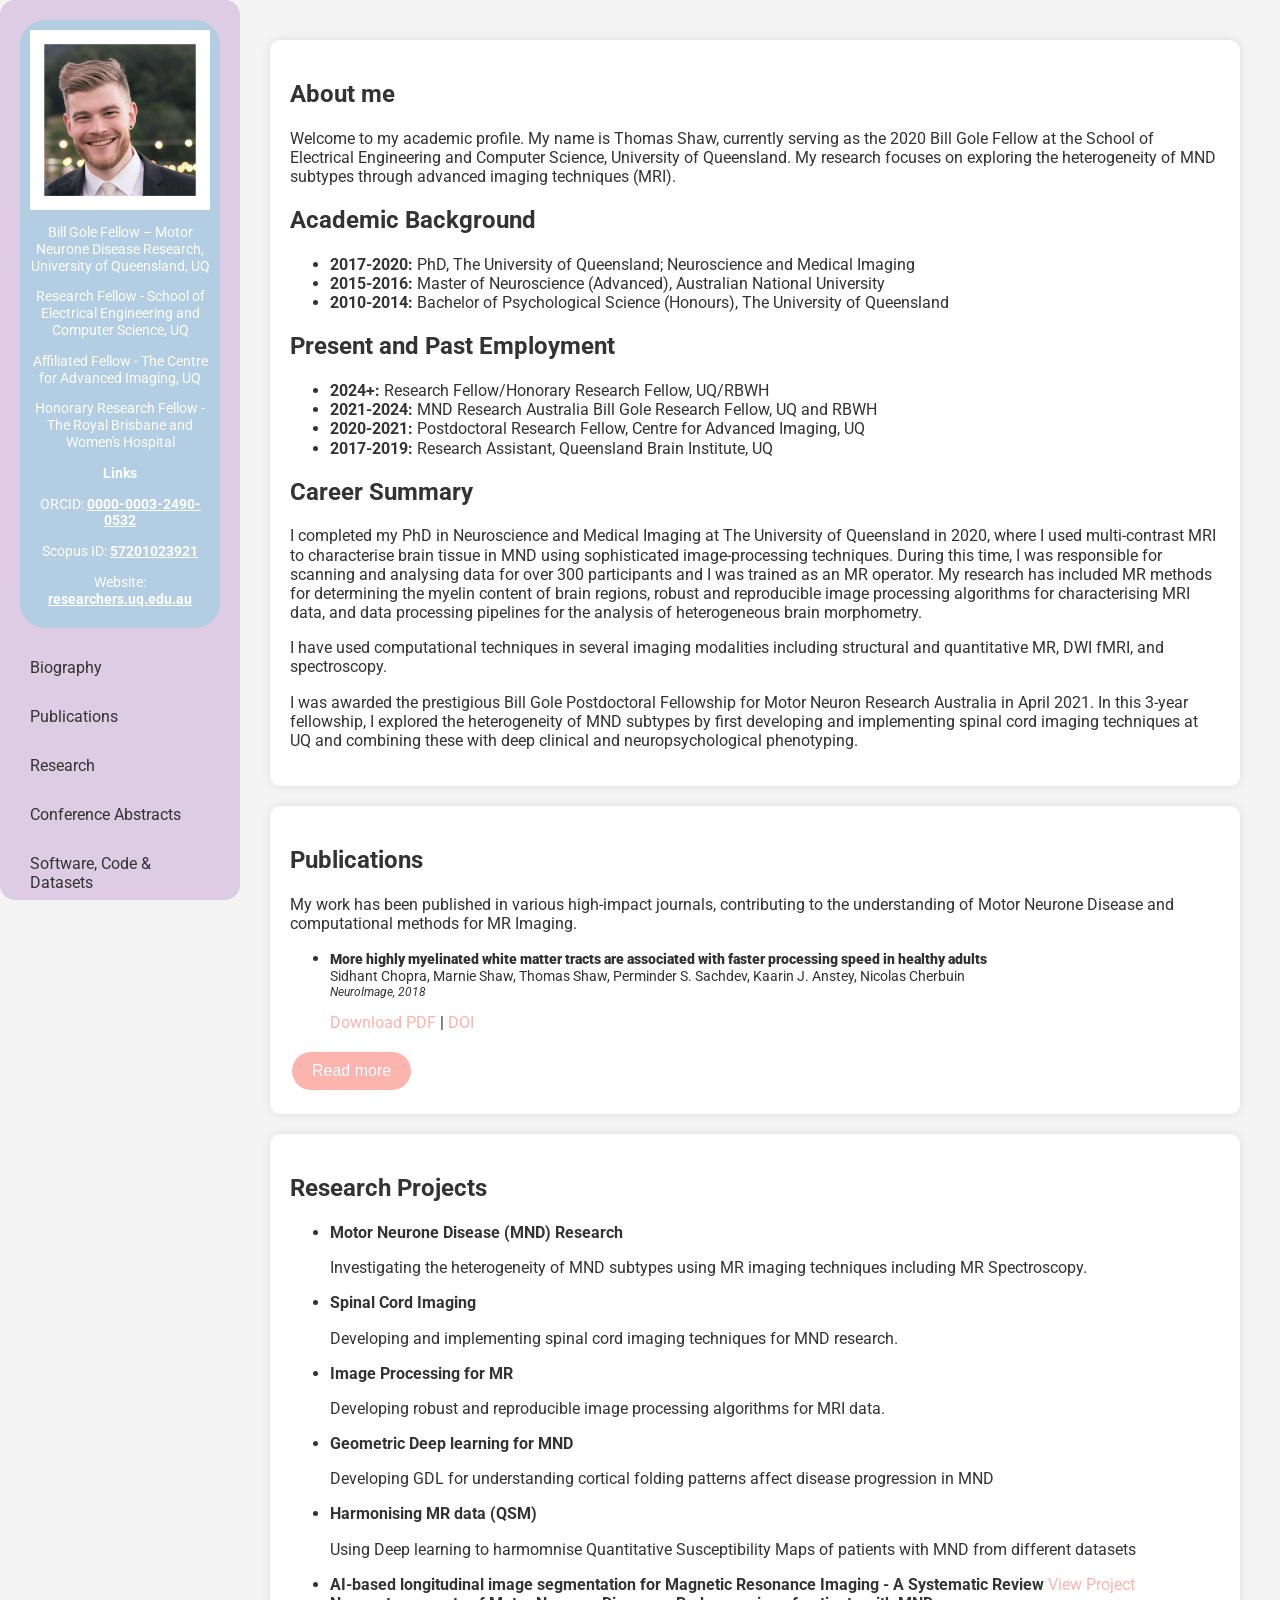
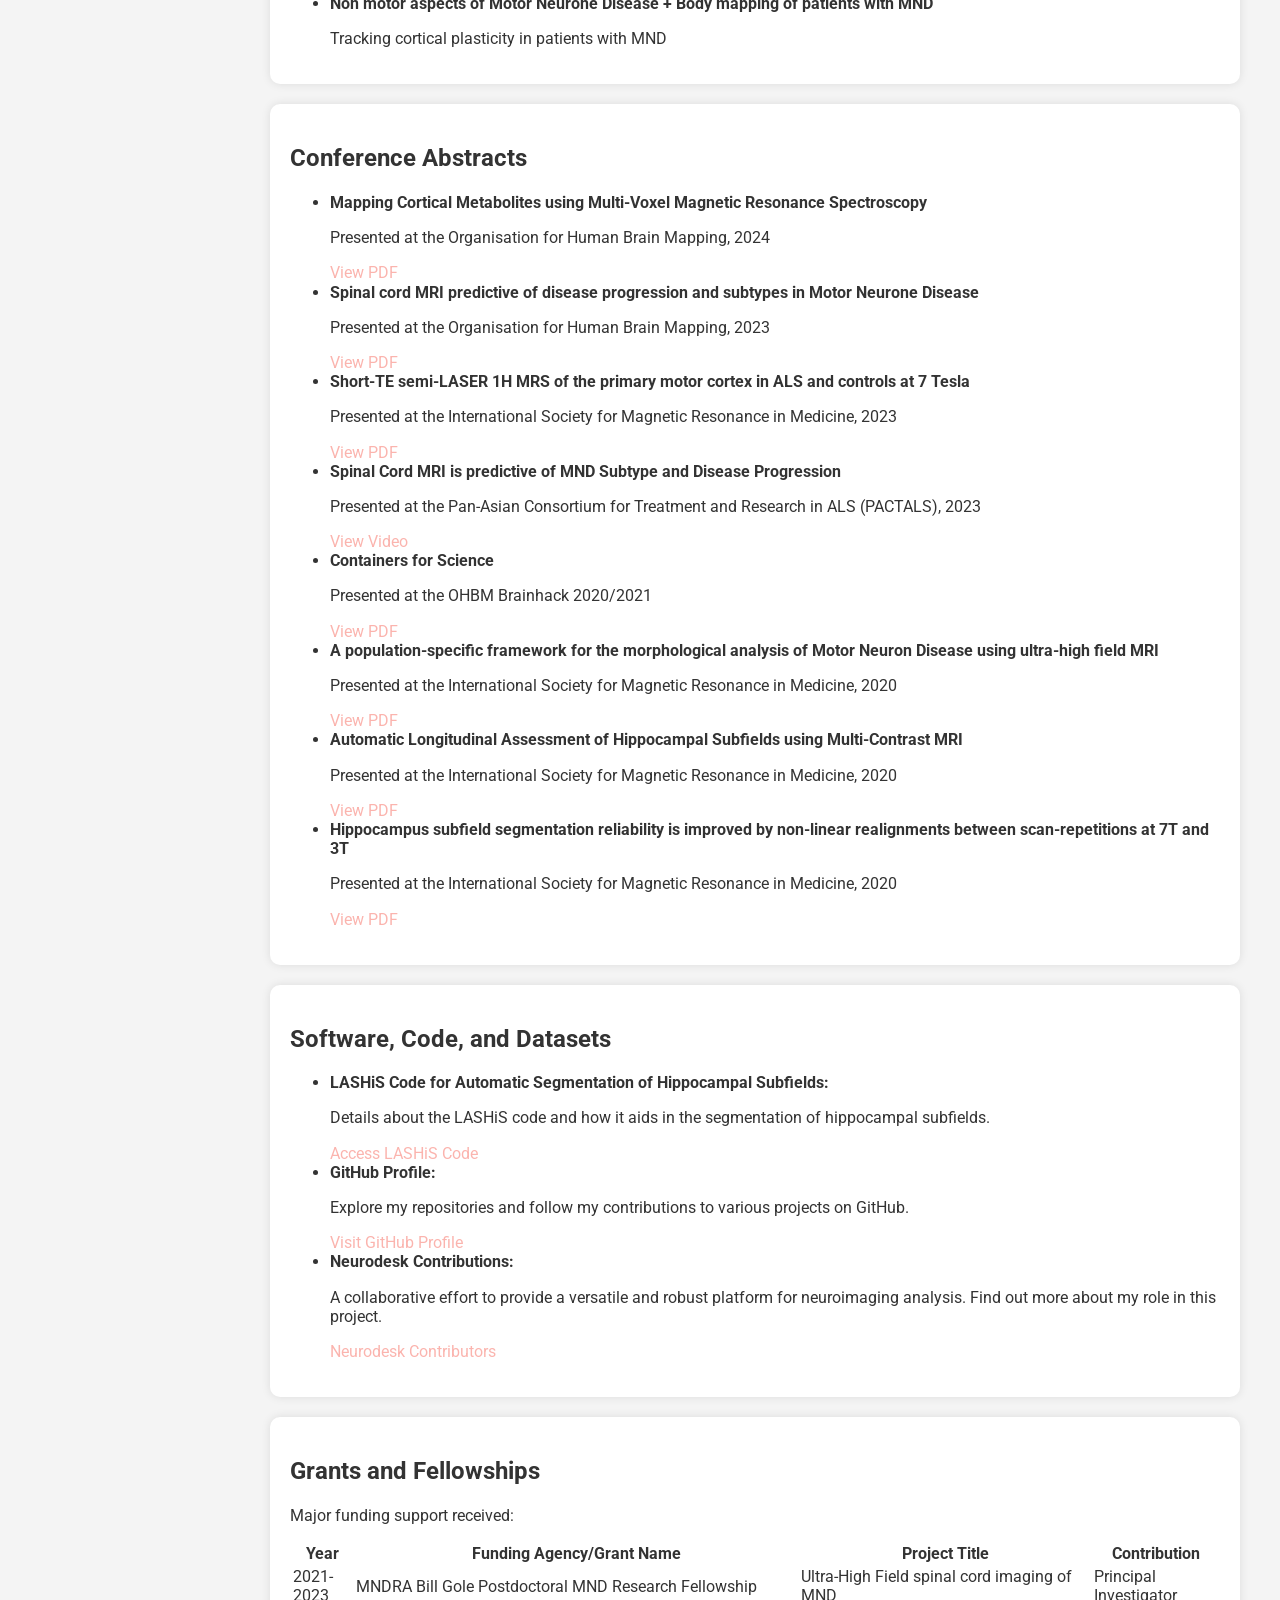
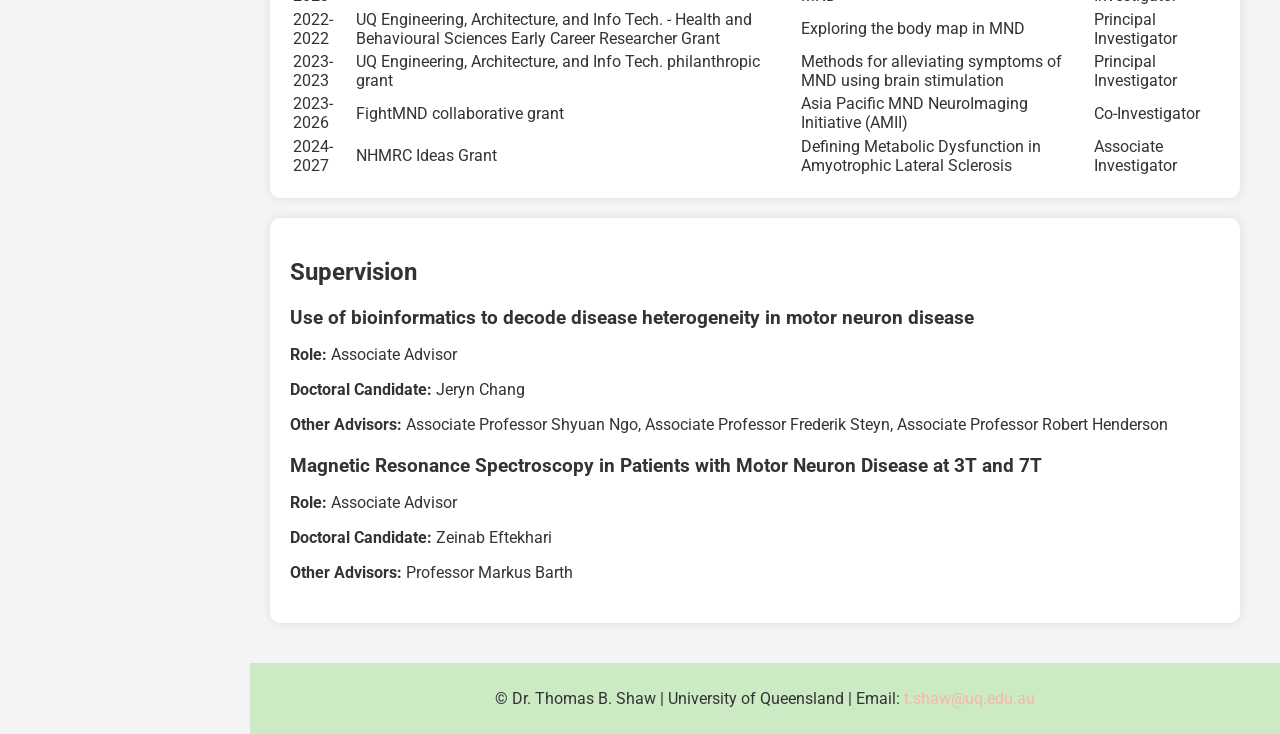
==== index.html @ d45f5365 "Initial Commit" ====
<!DOCTYPE html>
<html lang="en">
<head>
    <meta charset="UTF-8">
    <meta name="viewport" content="width=device-width, initial-scale=1.0">
    <title>Dr. Thomas B. Shaw - Academic Profile</title>
    <link href="https://fonts.googleapis.com/css?family=Roboto&display=swap" rel="stylesheet">
    <style>
        body {
            font-family: 'Roboto', sans-serif;
            margin: 0;
            line-height: 1.2;
            padding: 0;
            color: #333;
            background-color: #f4f4f4;
        }
        #sidebar {
            position: fixed;
            left: 0;
            top: 0;
            width: 240px;
            height: 100%;
            z-index: 1000; /* Increased z-index */
            background-color: #decbe4; /* Removed opacity */
            overflow-y: auto;
            padding: 20px;
            border-radius: 15px;
            box-sizing: border-box;
            font-size: 14px;
        }
        #sidebar header {
            background-color: #b3cde3;
            border-radius: 25px; /* Increased rounded corners */
            text-align: center;
            padding: 10px;
            margin-bottom: 20px;
        }
        
        #sidebar header h1 {
            font-size: 16px; /* Increased font size */
            white-space: nowrap;
            overflow: hidden;
            text-overflow: ellipsis;
        }
        
        #sidebar h1 {
            margin-bottom: 0.5em;
        }
        
        #sidebar p {
            font-size: 14px; /* Reduced font size for the paragraphs (affiliations) */
            margin-bottom: 10px; /* Adds space below each paragraph */
        }
        
        #sidebar nav ul {
            padding: 0; /* Removes padding */
        }
        
        #sidebar nav ul li a {
            text-decoration: none;
            color: #333;
            display: block;
            padding: 10px;
            font-size: 16px; /* Smaller font size for navigation links */
            transition: background-color 0.3s, transform 0.3s, font-size 0.3s;
            border-radius: 5px; /* Rounded corners for the links */
            margin: 5px 0; /* Space between items */
        }
        
        #sidebar nav ul li a:hover {
            background-color: #fbb4ae;
            color: #fff;
            transform: scale(1.05); /* Subtle scale on hover */
            font-size: 18px; /* Slightly larger font size on hover */
            box-shadow: 0 5px 15px rgba(0, 0, 0, 0.2); /* Shadow effect for bubble */
        }        
        /* Global hyperlink styles */
        a {
            color: #fbb4ae; /* Soft pink */
            text-decoration: none;
        }
                a:hover {
                    text-decoration: underline; /* Adds underline on hover */
                }
                #sidebar a, .content a, footer a {
                    color: #fbb4ae; /* Soft pink for links in sidebar, content, and footer */
                }
                #sidebar a:hover, .content a:hover, footer a:hover {
                    color: #b3cde3; /* Different color on hover */
                }              
        .content {
            position: relative;
            margin-left: 250px;
            padding: 20px;
            transition: opacity 0.5s, z-index 0s 0.5s;
            opacity: 1;
            z-index: 1;
            cursor: pointer;
        }
        .content.active {
            opacity: 1;
            z-index: 2 ;
        }
        header {
            background-color: #b3cde3;
            color: #fff;
            padding: 10px 0;
        }
        header img {
            width: 100px;
            height: auto;
            display: block;
            margin: 0 auto;
        }
        nav ul {
            list-style-type: none;
            margin: 0;
            padding: 0;
        }
        nav ul li {
            margin: 10px 0;
        }
        nav ul li a {
            text-decoration: none;
            color: #333;
            display: block;
        }
        .container {
            padding: 20px;
        }
        section {
            background-color: #fff;
            margin: 20px;
            padding: 20px;
            border-radius: 10px;
            box-shadow: 0 0 10px rgba(0, 0, 0, 0.1);
        }
        footer {
            background-color: #ccebc5;
            color: #333;
            text-align: center;
            padding: 10px;
            margin-left: 250px;
        }
        #publications li strong {
            font-weight: 900; 
        }
        #publications li p {
            font-size: 14px; 
        }
        #publications li em {
            font-size: 12px; 
            display: block; 
        }
        .supervision-entry {
            margin-bottom: 20px;
        }
        
        .supervision-entry h3 {
            margin-bottom: 5px;
            color: #333;
        }
        
        .supervision-entry p {
            margin-bottom: 5px;
        }        
        .read-more-button {
            background-color: #fbb4ae; /* Soft pink color */
            color: white;
            border: none;
            padding: 10px 20px;
            border-radius: 25px; /* Rounded edges */
            text-align: center;
            text-decoration: none;
            display: inline-block;
            font-size: 16px;
            margin: 4px 2px;
            cursor: pointer;
            transition: background-color 0.3s, transform 0.2s; /* Smooth transition for hover effect */
        }
    
        .read-more-button:hover {
            background-color: #e99a96; /* A slightly darker pink for hover effect */
            transform: scale(1.05); /* Slightly increase size on hover */
        }
        @media (max-width: 768px) {
            #sidebar {
                width: 100%;
                height: auto;
                position: relative;
            }
            .content {
                margin-left: 0;
            }
            footer {
                margin-left: 0;
            }
        }
    </style>
</head>
<body>
    <div id="sidebar">
        <header>
            <img src="images/tom_cropped_square.png" alt="Dr. Thomas B. Shaw" style="width: 180px; height: 180px; object-fit: cover;">            <p>Bill Gole Fellow – Motor Neurone Disease Research, University of Queensland, UQ</p>
            <p>Research Fellow - School of Electrical Engineering and Computer Science, UQ</p>
            <p>Affiliated Fellow - The Centre for Advanced Imaging, UQ</p>
            <p>Honorary Research Fellow - The Royal Brisbane and Women's Hospital</p>
            <p><strong>Links</strong></p>
            <p>ORCID: <a href="https://orcid.org/0000-0003-2490-0532" target="_blank" style="color: white; text-decoration: underline; font-weight: bold;">0000-0003-2490-0532</a></p>
            <p>Scopus ID: <a href="https://www.scopus.com/authid/detail.uri?authorId=57201023921" target="_blank" style="color: white; text-decoration: underline; font-weight: bold;">57201023921</a></p>
            <p>Website: <a href="https://researchers.uq.edu.au/researcher/30967" target="_blank" style="color: white; text-decoration: underline; font-weight: bold;">researchers.uq.edu.au</a></p>
        </header>
        <nav>
            <ul>
                <li><a href="#biography" class="nav-link">Biography</a></li>
                <li><a href="#publications" class="nav-link">Publications</a></li>
                <li><a href="#research" class="nav-link">Research</a></li>
                <li><a href="#conference_abstracts" class="nav-link">Conference Abstracts</a></li>
                <li><a href="#code_datasets" class="nav-link">Software, Code & Datasets</a></li>
                <li><a href="#grants" class="nav-link">Grants & Fellowships</a></li>
                <li><a href="#supervision" class="nav-link">Supervision</a></li>
            </ul>
        </nav>
    </div>
    <div class="container">
        <section id="biography" class="content">
            <h2>About me</h2>
            <p>Welcome to my academic profile. My name is Thomas Shaw, currently serving as the 2020 Bill Gole Fellow at the School of Electrical Engineering and Computer Science, University of Queensland. My research focuses on exploring the heterogeneity of MND subtypes through advanced imaging techniques (MRI).</p>
                <h2>Academic Background</h2>
                <ul>
                    <li><strong>2017-2020:</strong> PhD, The University of Queensland; Neuroscience and Medical Imaging</li>
                    <li><strong>2015-2016:</strong> Master of Neuroscience (Advanced), Australian National University</li>
                    <li><strong>2010-2014:</strong> Bachelor of Psychological Science (Honours), The University of Queensland</li>
                </ul>
            
                <h2>Present and Past Employment</h2>
                <ul>
                    <li><strong>2024+:</strong> Research Fellow/Honorary Research Fellow, UQ/RBWH</li>
                    <li><strong>2021-2024:</strong> MND Research Australia Bill Gole Research Fellow, UQ and RBWH</li>
                    <li><strong>2020-2021:</strong> Postdoctoral Research Fellow, Centre for Advanced Imaging, UQ</li>
                    <li><strong>2017-2019:</strong> Research Assistant, Queensland Brain Institute, UQ</li>
                </ul>
            
                <h2>Career Summary</h2>
                <p>
                    I completed my PhD in Neuroscience and Medical Imaging at The University of Queensland in 2020, where I used multi-contrast MRI to characterise brain tissue in MND using sophisticated image-processing techniques. 
                    During this time, I was responsible for scanning and analysing data for over 300 participants and I was trained as an MR operator.
                    My research has included MR methods for determining the myelin content of brain regions, robust and reproducible image processing algorithms for characterising MRI data, and data processing pipelines for the analysis of heterogeneous brain morphometry. 
                </p>
                <p>
                    I have used computational techniques in several imaging modalities including structural and quantitative MR, DWI fMRI, and spectroscopy. 
                </p>
                <p>
                    I was awarded the prestigious Bill Gole Postdoctoral Fellowship for Motor Neuron Research Australia in April 2021. In this 3-year fellowship, I explored the heterogeneity of MND subtypes
                    by first developing and implementing spinal cord imaging techniques at UQ and combining these with deep clinical and neuropsychological phenotyping.
                </p>
        </section>
        <section id="publications" class="content">
            <h2>Publications</h2>
            <p>My work has been published in various high-impact journals, contributing to the understanding of Motor Neurone Disease and computational methods for MR Imaging.</p>
            <div id="publications-preview">
                <ul>
                    <li>
                        <p><strong>More highly myelinated white matter tracts are associated with faster processing speed in healthy adults</strong><br>
                        Sidhant Chopra, Marnie Shaw, Thomas Shaw, Perminder S. Sachdev, Kaarin J. Anstey, Nicolas Cherbuin<br>
                        <em>NeuroImage, 2018</em></p>
                        <a href="publications/chopra-2017.pdf" target="_blank">Download PDF</a> |
                        <a href="https://doi.org/10.1016/j.neuroimage.2017.12.069" target="_blank">DOI</a>
                    </li>
                </ul>
            </div>
            <button onclick="togglePublications()" class="read-more-button">Read more</button>
            <div id="full-publications-list" style="display: none;">
                <ul>
                    <!-- Full publications list -->
                    <li>
                        <p><strong>The efficacy of transcranial direct current stimulation to prefrontal areas is related to underlying cortical morphology</strong><br>
                        Hannah L. Filmer, Shane E. Ehrhardt, Thomas B. Shaw, Jason B. Mattingley, Paul E. Dux<br>
                        <em>NeuroImage, Date Not Specified</em></p>
                        <a href="publications/NeuroImage_ID_cortical_structure_ms_R2_Submit_CLEAN.pdf" target="_blank">Download PDF</a> |
                        <a href="https://doi.org/10.1016/j.neuroimage.2019.04.026" target="_blank">DOI</a>
                    </li>
                    <!-- Additional publication entries here -->
                    <li>
                        <p><strong>Non-linear realignment improves hippocampus subfield segmentation reliability</strong><br>
                        Thomas B. Shaw, Steffen Bollmann, Nicole T. Atcheson, Lachlan T. Strike, Christine Guo, Katie L. McMahon, Jurgen Fripp, Margaret J. Wright, Olivier Salvado, Markus Barth<br>
                        <em>NeuroImage, 2019</em></p>
                        <a href="publications/non-linear-shaw.pdf" target="_blank">Download PDF</a> |
                        <a href="https://doi.org/10.1016/j.neuroimage.2019.116206" target="_blank">DOI</a>
                    </li>
                    <li>
                        <p><strong>Dissociable effects of tDCS polarity on latent decision processes are associated with individual differences in neurochemical concentrations and cortical morphology</strong><br>
                        Hannah L. Filmer, Timothy Ballard, Shane E. Ehrhardt, Saskia Bollmann, Thomas B. Shaw, Jason B. Mattingley, Paul E. Dux<br>
                        <em>Neuropsychologia, 2020</em></p>
                        <a href="publications/dissociable-effects-neuroimage.pdf" target="_blank">Download PDF</a> |
                        <a href="https://doi.org/10.1016/j.neuropsychologia.2020.107433" target="_blank">DOI</a>
                    </li>
                    <li>
                        <p><strong>Longitudinal Automatic Segmentation of Hippocampal Subfields (LASHiS) using multi-contrast MRI</strong><br>
                        Thomas Shaw, Ashley York, Maryam Ziaei, Markus Barth, Steffen Bollmann<br>
                        <em>NeuroImage, 2020</em></p>
                        <a href="publications/lashis-shaw.pdf" target="_blank">Download PDF</a> |
                        <a href="https://doi.org/10.1016/j.neuroimage.2020.116798" target="_blank">DOI</a>
                    </li>
                    <li>
                        <p><strong>Towards Optimising MRI Characterisation of Tissue (TOMCAT) Dataset including all Longitudinal Automatic Segmentation of Hippocampal Subfields (LASHiS) data</strong><br>
                        Thomas B. Shaw, Ashley York, Markus Barth, Steffen Bollmann<br>
                        <em>Data in Brief, 2020</em></p>
                        <a href="publications/tomcat.pdf" target="_blank">Download PDF</a> |
                        <a href="https://doi.org/10.1016/j.dib.2020.106043" target="_blank">DOI</a>
                    </li>
                    <li>
                        <p><strong>Brainhack: Developing a culture of open, inclusive, community-driven neuroscience</strong><br>
                        Rémi Gau, Stephanie Noble, Katja Heuer, Katherine L. Bottenhorn, Isil P. Bilgin, Yu-Fang Yang, Julia M. Huntenburg, Johanna M.M. Bayer, Richard A.I. Bethlehem, Shawn A. Rhoads, Christoph Vogelbacher, Valentina Borghesani, Elizabeth Levitis, Hao-Ting Wang, Sofie Van Den Bossche, Xenia Kobeleva, Jon Haitz Legarreta, Samuel Guay, Selim Melvin Atay, Gael P. Varoquaux, Dorien C. Huijser, Malin S. Sandström, Peer Herholz, Samuel A. Nastase, AmanPreet Badhwar, Guillaume Dumas, Simon Schwab, Stefano Moia, Michael Dayan, Yasmine Bassil, Paula P. Brooks, Matteo Mancini, James M. Shine, David O’Connor, Xihe Xie, Davide Poggiali, Patrick Friedrich, and many others<br>
                        <em>Neuron, June 2, 2021</em></p>
                        <a href="publications/BrainHack-Neuron.pdf" target="_blank">Download PDF</a> |
                        <a href="https://doi.org/10.1016/j.neuron.2021.04.001" target="_blank">DOI</a>
                    </li>
                    <li>
                        <p><strong>Centering inclusivity in the design of online conferences—An OHBM–Open Science perspective</strong><br>
                        Elizabeth Levitis, Cassandra D. Gould van Praag, Remi Gau, Stephan Heunis, Elizabeth Du Pre, Gregory Kiar, Katherine L. Bottenhorn, Tristan Glatard, Aki Nikolaidis, Kirstie Jane Whitaker, Matteo Mancini, Guiomar Niso, Soroosh Afyouni, Eva Alonso-Ortiz, Stefan Appelhoff, Aurina Arnatkeviciute, Selim Melvin Atay, Tibor Auer, Giulia Baracchini, Johanna M. M. Bayer, Michael J.S. Beauvais, Janine D. Bijsterbosch, Isil P. Bilgin, Saskia Bollmann, Steffen Bollmann, Rotem Botvinik-Nezer, Molly G. Bright, Vince D. Calhoun, Xiao Chen, Sidhant Chopra, Hu Chuan-Peng, Thomas G. Close, Savannah L. Cookson, R. Cameron Craddock, Alejandro De La Vega, Benjamin De Leener, Damion V. Demeter, Paola Di Maio, Erin W. Dickie, Simon B. Eickhoff, Oscar Esteban, Karolina Finc, Matteo Frigo, Saampras Ganesan, Melanie Ganz, Kelly G. Garner, Eduardo A. Garza-Villarreal, Gabriel Gonzalez-Escamilla, Rohit Goswami, John D. Griffiths, Tijl Grootswagers, Samuel Guay, Olivia Guest, Daniel A. Handwerker, Peer Herholz, Katja Heuer, Dorien C. Huijser, Vittorio Iacovella, Michael J.E. Joseph, Agah Karakuzu, David B. Keator, Xenia Kobeleva, Manoj Kumar, Angela R. Laird, Linda J. Larson-Prior, Alexandra Lautarescu, Alberto Lazari, Jon Haitz Legarreta, Xue-Ying Li, Jinglei Lv, Sina Mansour L., David Meunier, et al.<br>
                        <em>GigaScience, 2021</em></p>
                        <a href="publications/giga-brainhack.pdf" target="_blank">Download PDF</a> |
                        <a href="https://doi.org/10.1093/gigascience/giab051" target="_blank">DOI</a>
                    </li>
                    <li>
                        <p><strong>Enhanced semantic memory in a case of highly superior autobiographical memory</strong><br>
                        Lucy Ford, Thomas B. Shaw, Jason B. Mattingley, Gail A. Robinson<br>
                        <em>Cortex, 2022</em></p>
                        <a href="publications/Semantic_memory_HSAM_Final.pdf" target="_blank">Download PDF</a> |
                        <a href="https://doi.org/10.1016/j.cortex.2022.02.007" target="_blank">DOI</a>
                    </li>
                    <li>
                        <p><strong>Open-Source Hypothalamic-ForniX (OSHy-X) Atlases and Segmentation Tool for 3T and 7T</strong><br>
                        Jeryn Chang, Frederik Steyn, Shyuan Ngo, Robert Henderson, Christine Guo, Steffen Bollmann, Jurgen Fripp, Markus Barth, Thomas Shaw<br>
                        <em>Journal of Open Source Software, April 2022</em></p>
                        <a href="publications/joss.chang.pdf" target="_blank">Download PDF</a> |
                        <a href="https://doi.org/10.21105/joss.04368" target="_blank">DOI</a>
                    </li>
                    <li>
                        <p><strong>Lower Hypothalamic Volume with Lower BMI is Associated with Shorter Survival in Patients with ALS</strong><br>
                        Jeryn Chang, Thomas Shaw, Cory Holdom, F. J. Steyn, et al.<br>
                        <em>European Journal of Neurology, October 2022</em></p>
                        <a href="publications/Euro_J_of_Neurology_2022_Chang.pdf" target="_blank">Download PDF</a> |
                        a href="https://doi.org/10.1111/ene.15589" target="_blank">DOI</a>
                    </li>
                    <li>
                        <p><strong>A (Sub)field Guide to Quality Control in Hippocampal Subfield Segmentation on High-resolution T2-weighted MRI</strong><br>
                        K.L. Canada, N. Mazloum-Farzaghi, G. Rådman, J.N. Adams, A. Bakker, H. Baumeister, D. Berron, M. Bocchetta, V. Carr, M.A. Dalton, R. de Flores, A. Keresztes, R. La Joie, S.G. Mueller, N. Raz, T. Santini, T. Shaw, C.E.L. Stark, T.T. Tran, L. Wang, L.E.M. Wisse, A. Wuestefeld, P.A. Yushkevich, R.K. Olsen, A.M. Daugherty, et al.<br>
                        <em>bioRxiv, December 1, 2023</em></p>
                        <a href="publications/subfield-guide.pdf" target="_blank">Download PDF</a> |
                        <a href="https://doi.org/10.1101/2023.11.29.568895" target="_blank">DOI</a>
                    </li>
                    <li>
                        <p><strong>Proceedings of the OHBM Brainhack 2021</strong><br>
                        Aki Nikolaidis, Matteo Mancini, Tibor Auer, Katherine L. Bottenhorn, Eva Alonso-Ortiz, Gabriel Gonzalez-Escamilla, Sofie Valk, Tristan Glatard, Melvin Selim Atay, Johanna M.M. Bayer, Janine Bijsterbosch, Johannes Algermissen, Natacha Beck, Patrick Bermudez, Isil Poyraz Bilgin, Steffen Bollmann, Claire Bradley, Megan E.J. Campbell, Bryan Caron, Oren Civier, Luis Pedro Coelho, Shady El Damaty, Samir Das, Mathieu Dugré, Eric Earl, Stefanie Evas, Nastassja Lopes Fischer, De Fu Yap, Kelly G. Garner, Remi Gau, Giorgio Ganis, Dylan G. E. Gomes, Martin Grignard, Samuel Guay, Omer Faruk Gulban, Sarah Hamburg, Yaroslav O. Halchenko, Valerie Hayot-Sasson, Dawn Liu Holford, Laurentius Huber, Manuel Illanes, Tom Johnstone, Avinash Kalyani, Kinshuk Kashyap, Ibrahim Khormi, Gregory Kiar, Vanja Kovic, Tristan Kuehn, Achintya Kumar, Xavier Lecours-Boucher, Michael Lührs, Robert Luke, Cecile Madjar, Sina Mansour L., Chris Markeweicz, Paula Andrea Martinez, Alexandra McCarroll, Léa Michel, Stefano Moia, Aswin Narayanan, Guiomar Niso, Emmet A. O’Brien, Kendra Oudyk, François Paugam, Yuri G. Pavlov, Jean-Baptiste Poline, Benedikt A. Poser, Céline Provins, Pradeep Reddy Raamana, Pierre Rioux, David Romero-Bascones, Ekansh Sareen, Antonio Schettino, Alec Shaw, Thomas Shaw, Cooper A. Smout, Andela Šoškic´, Jessica Stone, Suzy J Styles, Ryan Sullivan, Naoyuki Sunami, Shamala Sundaray, Jasmine Wei Rou, Dao Thanh Thuy, Sebastien Tourbier, Sebastián Urch, Alejandro de la Vega, Niruhan Viswarupan, Adina Wagner, Lennart Walger, Hao-Ting Wang, Fei Ting Woon, David White, Christopher Wiggins, Will Woods, Yu-Fang Yang, Ksenia Zaytseva, Judy D. Zhu, Marcel P. Zwiers<br>
                        <em>Aperture Neuro, March 2023</em></p>
                        <a href="publications/77464-proceedings-of-the-ohbm-brainhack-2021.pdf" target="_blank">Download PDF</a> |
                        <a href="https://doi.org/10.1016/j.dib.2023.108206" target="_blank">DOI</a>
                    </li>                                                                                                                
                    <li>
                        <p><strong>Individual differences in decision strategy relate to neurochemical excitability and cortical thickness</strong><br>
                        Hannah L. Filmer, Kathleen Loughnan, Jennifer X. Seeto, Timothy Ballard, Shane E. Ehrhardt, Thomas Shaw, Yohan Wards, Reuben Rideaux, Li-Ann Leow, David Sewell, Paul E. Dux<br>
                        <em>The Journal of Neuroscience, 2023</em></p>
                        <a href="publications/individ-diff-filmer.pdf" target="_blank">Download PDF</a> |
                        <a href="https://doi.org/10.1523/JNEUROSCI.1086-23.2023" target="_blank">DOI</a>
                    </li>
                    <li>
                        <p><strong>HumanBrainAtlas: an in vivo MRI dataset for detailed segmentations</strong><br>
                        Mark M. Schira, Zoey J. Isherwood, Mustafa S. Kassem, Markus Barth, Thomas B. Shaw, Michelle M. Roberts, George Paxinos<br>
                        <em>Brain Structure and Function, 2023</em></p>
                        <a href="publications/s00429-023-02653-8.pdf" target="_blank">Download PDF</a> |
                        <a href="https://doi.org/10.1007/s00429-023-02653-8" target="_blank">DOI</a>
                    </li>            
                    <li>
                        <p><strong>Neurodesk: an accessible, flexible and portable data analysis environment for reproducible neuroimaging</strong><br>
                        Angela I. Renton, Thuy T. Dao, Tom Johnstone, Oren Civier, Ryan P. Sullivan, David J. White, Paris Lyons, Benjamin M. Slade, David F. Abbott, Toluwani J. Amos, Saskia Bollmann, Andy Botting, Megan E. J. Campbell, Jeryn Chang, Thomas G. Close, Monika Dörig, Korbinian Eckstein, Gary F. Egan, Stefanie Evas, Guillaume Flandin, Kelly G. Garner, Marta I. Garrido, Satrajit S. Ghosh, Martin Grignard, Yaroslav O. Halchenko, Anthony J. Hannan, Anibal S. Heinsfeld, Laurentius Huber, Matthew E. Hughes, Jakub R. Kaczmarzyk, Lars Kasper, Levin Kuhlmann, Kexin Lou, Yorguin-Jose Mantilla-Ramos, Jason B. Mattingley, Michael L. Meier, Jo Morris, Akshaiy Narayanan, Franco Pestilli, Aina Puce, Fernanda L. Ribeiro, Nigel C. Rogasch, Chris Rorden, Mark M. Schira, Thomas B. Shaw, Paul F. Sowman, Gershon Spitz, Ashley W. Stewart, Xincheng Ye, Judy D. Zhu, Aswin Narayanan, Steffen Bollmann<br>
                        <em>Nature Methods, Published online 2023</em></p>
                        <a href="publications/neurodesk.pdf" target="_blank">Download PDF</a> |
                        <a href="https://doi.org/10.1038/s41592-023-02145-x" target="_blank">DOI</a>
                    </li>
                </ul> 
            </div>
        </section>            
        <section id="research" class="content">
            <h2>Research Projects</h2>
            <p></p>
            <ul>
                <li>
                    <strong>Motor Neurone Disease (MND) Research</strong>
                    <p>Investigating the heterogeneity of MND subtypes using MR imaging techniques including MR Spectroscopy.</p>
                </li>
                <li>
                    <strong>Spinal Cord Imaging</strong>
                    <p>Developing and implementing spinal cord imaging techniques for MND research.</p>
                </li>
                <li>
                    <strong>Image Processing for MR </strong>
                    <p>Developing robust and reproducible image processing algorithms for MRI data.</p>
                </li>
                <li>
                    <strong>Geometric Deep learning for MND</strong>
                    <p>Developing GDL for understanding cortical folding patterns affect disease progression in MND</p>
                </li>
                <li>
                    <strong>Harmonising MR data (QSM)</strong>
                    <p>Using Deep learning to harmomnise Quantitative Susceptibility Maps of patients with MND from different datasets</p>
                </li>
                <li>
                    <strong>AI-based longitudinal image segmentation for Magnetic Resonance Imaging - A Systematic Review</strong>
                    <a href="https://osf.io/zn6kg/" target="_blank" rel="noopener noreferrer">View Project</a>
                </li>
                <li>
                    <strong>Non motor aspects of Motor Neurone Disease + Body mapping of patients with MND </strong>
                    <p>Tracking cortical plasticity in patients with MND</p>
                </li>
                
            
        </section>
        <section id="conference_abstracts" class="content">
            <h2>Conference Abstracts</h2>
            <ul>
                <li>
                    <strong>Mapping Cortical Metabolites using Multi-Voxel Magnetic Resonance Spectroscopy</strong>
                    <p>Presented at the Organisation for Human Brain Mapping, 2024</p>
                    <a href="posters_presentations_abstracts/OHBM-final-MRSI-repro.pdf" target="_blank" rel="noopener noreferrer">View PDF</a>
                </li>
                <li>
                    <strong>Spinal cord MRI predictive of disease progression and subtypes in Motor Neurone Disease</strong>
                    <p>Presented at the Organisation for Human Brain Mapping, 2023</p>
                    <a href="posters_presentations_abstracts/2023_OHBM_final_previewpdf_spinalcord.pdf" target="_blank" rel="noopener noreferrer">View PDF</a>
                </li>
                <li>
                    <strong>Short-TE semi-LASER 1H MRS of the primary motor cortex in ALS and controls at 7 Tesla</strong>
                    <p>Presented at the International Society for Magnetic Resonance in Medicine, 2023</p>
                    <a href="posters_presentations_abstracts/Zeinab-ISMRM-2023-SVS.pdf" target="_blank" rel="noopener noreferrer">View PDF</a>
                </li>
                <li>
                    <strong>Spinal Cord MRI is predictive of MND Subtype and Disease Progression</strong>
                    <p>Presented at the Pan-Asian Consortium for Treatment and Research in ALS (PACTALS), 2023</p>
                    <a href="posters_presentations_abstracts/PACTALS_speech-2023-TBS.mp4" target="_blank" rel="noopener noreferrer">View Video</a>
                </li>
                <li>
                    <strong>Containers for Science</strong>
                    <p>Presented at the OHBM Brainhack 2020/2021</p>
                    <a href="posters_presentations_abstracts/ContainersForScience_pdfversion_small.pdf" target="_blank" rel="noopener noreferrer">View PDF</a>
                </li>
                <li>
                    <strong>A population-specific framework for the morphological analysis of Motor Neuron Disease using ultra-high field MRI</strong>
                    <p>Presented at the International Society for Magnetic Resonance in Medicine, 2020</p>
                    <a href="posters_presentations_abstracts/ISMRM_Template-based-hippocampus_2019.pdf" target="_blank" rel="noopener noreferrer">View PDF</a>
                </li>
                <li>
                    <strong>Automatic Longitudinal Assessment of Hippocampal Subfields using Multi-Contrast MRI</strong>
                    <p>Presented at the International Society for Magnetic Resonance in Medicine, 2020</p>
                    <a href="posters_presentations_abstracts/LASHiS-2019-ISMRM.pdf" target="_blank" rel="noopener noreferrer">View PDF</a>
                </li>
                <li>
                    <strong>Hippocampus subfield segmentation reliability is improved by non-linear realignments between scan-repetitions at 7T and 3T</strong>
                    <p>Presented at the International Society for Magnetic Resonance in Medicine, 2020</p>
                    <a href="posters_presentations_abstracts/nonlinmoco-hippocampus-2019-ISMRM.pdf" target="_blank" rel="noopener noreferrer">View PDF</a>
                </li>
            </ul>
        </section>
        <section id="code_datasets" class="content">
            <h2>Software, Code, and Datasets</h2>
            <ul>
                <li>
                    <strong>LASHiS Code for Automatic Segmentation of Hippocampal Subfields:</strong>
                    <p>Details about the LASHiS code and how it aids in the segmentation of hippocampal subfields.</p>
                    <a href="https://github.com/thomshaw92/LASHiS" target="_blank">Access LASHiS Code</a> 
                </li>
                <li>
                    <strong>GitHub Profile:</strong>
                    <p>Explore my repositories and follow my contributions to various projects on GitHub.</p>
                    <a href="https://github.com/thomshaw92" target="_blank">Visit GitHub Profile</a>
                </li>
                <li>
                    <strong>Neurodesk Contributions:</strong>
                    <p>A collaborative effort to provide a versatile and robust platform for neuroimaging analysis. Find out more about my role in this project.</p>
                    <a href="https://www.neurodesk.org/developers/contributors/" target="_blank">Neurodesk Contributors</a>
                </li>
            </ul>
        </section>        
        <section id="grants" class="content">
            <h2>Grants and Fellowships</h2>
            <p>Major funding support received:</p>
            <table>
                <tr>
                    <th>Year</th>
                    <th>Funding Agency/Grant Name</th>
                    <th>Project Title</th>
                    <th>Contribution</th>
                </tr>
                <tr>
                    <td>2021-2023</td>
                    <td>MNDRA Bill Gole Postdoctoral MND Research Fellowship</td>
                    <td>Ultra-High Field spinal cord imaging of MND</td>
                    <td>Principal Investigator</td>
                </tr>
                <tr>
                    <td>2022-2022</td>
                    <td>UQ Engineering, Architecture, and Info Tech. - Health and Behavioural Sciences Early Career Researcher Grant</td>
                    <td>Exploring the body map in MND</td>
                    <td>Principal Investigator</td>
                </tr>
                <tr>
                    <td>2023-2023</td>
                    <td>UQ Engineering, Architecture, and Info Tech. philanthropic grant</td>
                    <td>Methods for alleviating symptoms of MND using brain stimulation</td>
                    <td>Principal Investigator</td>
                </tr>
                <tr>
                    <td>2023-2026</td>
                    <td>FightMND collaborative grant</td>
                    <td>Asia Pacific MND NeuroImaging Initiative (AMII)</td>
                    <td>Co-Investigator</td>
                </tr>
                <tr>
                    <td>2024-2027</td>
                    <td>NHMRC Ideas Grant</td>
                    <td>Defining Metabolic Dysfunction in Amyotrophic Lateral Sclerosis</td>
                    <td>Associate Investigator</td>
                </tr>
            </table>
        </section>  
        <section id="supervision" class="content">
            <h2>Supervision</h2>
            <div class="supervision-entry">
                <h3>Use of bioinformatics to decode disease heterogeneity in motor neuron disease</h3>
                <p><strong>Role:</strong> Associate Advisor</p>
                <p><strong>Doctoral Candidate:</strong> Jeryn Chang </p>
                <p><strong>Other Advisors:</strong> Associate Professor Shyuan Ngo, Associate Professor Frederik Steyn, Associate Professor Robert Henderson</p>
            </div>
            <div class="supervision-entry">
                <h3>Magnetic Resonance Spectroscopy in Patients with Motor Neuron Disease at 3T and 7T</h3>
                <p><strong>Role:</strong> Associate Advisor</p>
                <p><strong>Doctoral Candidate:</strong> Zeinab Eftekhari</p>
                <p><strong>Other Advisors:</strong> Professor Markus Barth</p>
            </div>        
        </section>      
    </div>
    <footer>
        <p>© Dr. Thomas B. Shaw | University of Queensland | Email: 
            <script>
                var user = 't.shaw';
                var domain = 'uq.edu.au';
                document.write('<a href="mailto:' + user + '@' + domain + '">' + user + '@' + domain + '</a>');
            </script>
        </p>
    </footer>    
    <script>
        document.addEventListener('DOMContentLoaded', () => {
            const sections = document.querySelectorAll('.content');
        
            const updateVisibility = (target, isVisible) => {
                sections.forEach(section => {
                    if (isVisible && section === target) {
                        section.style.opacity = '1';
                        section.classList.add('active');
                    } else {
                        section.style.opacity = '1'; /* Changed to ensure all sections are readable */
                        section.classList.remove('active');
                    }
                });
            };
        
            document.querySelectorAll('.nav-link').forEach(link => {
                link.addEventListener('click', function(e) {
                    const href = this.getAttribute('href');
                    const targetSection = document.querySelector(href);
                    updateVisibility(targetSection, true);
                    window.scrollTo({
                        top: targetSection.offsetTop,
                        behavior: 'smooth'
                    });
                    e.preventDefault();
                });
            });
        
            sections.forEach(section => {
                section.addEventListener('click', () => updateVisibility(section, true));
            });
        
            const observer = new IntersectionObserver(entries => {
                entries.forEach(entry => {
                    updateVisibility(entry.target, entry.isIntersecting);
                });
            }, {
                rootMargin: '0px',
                threshold: 0.5 /* Adjusted threshold for better visibility */
            });
        
            sections.forEach(section => {
                observer.observe(section);
            });
        
            window.togglePublications = function() {
                var fullList = document.getElementById('full-publications-list');
                fullList.style.display = (fullList.style.display === 'none' || fullList.style.display === '') ? 'block' : 'none';
            };
        });
    </script>         
</body>
</html>
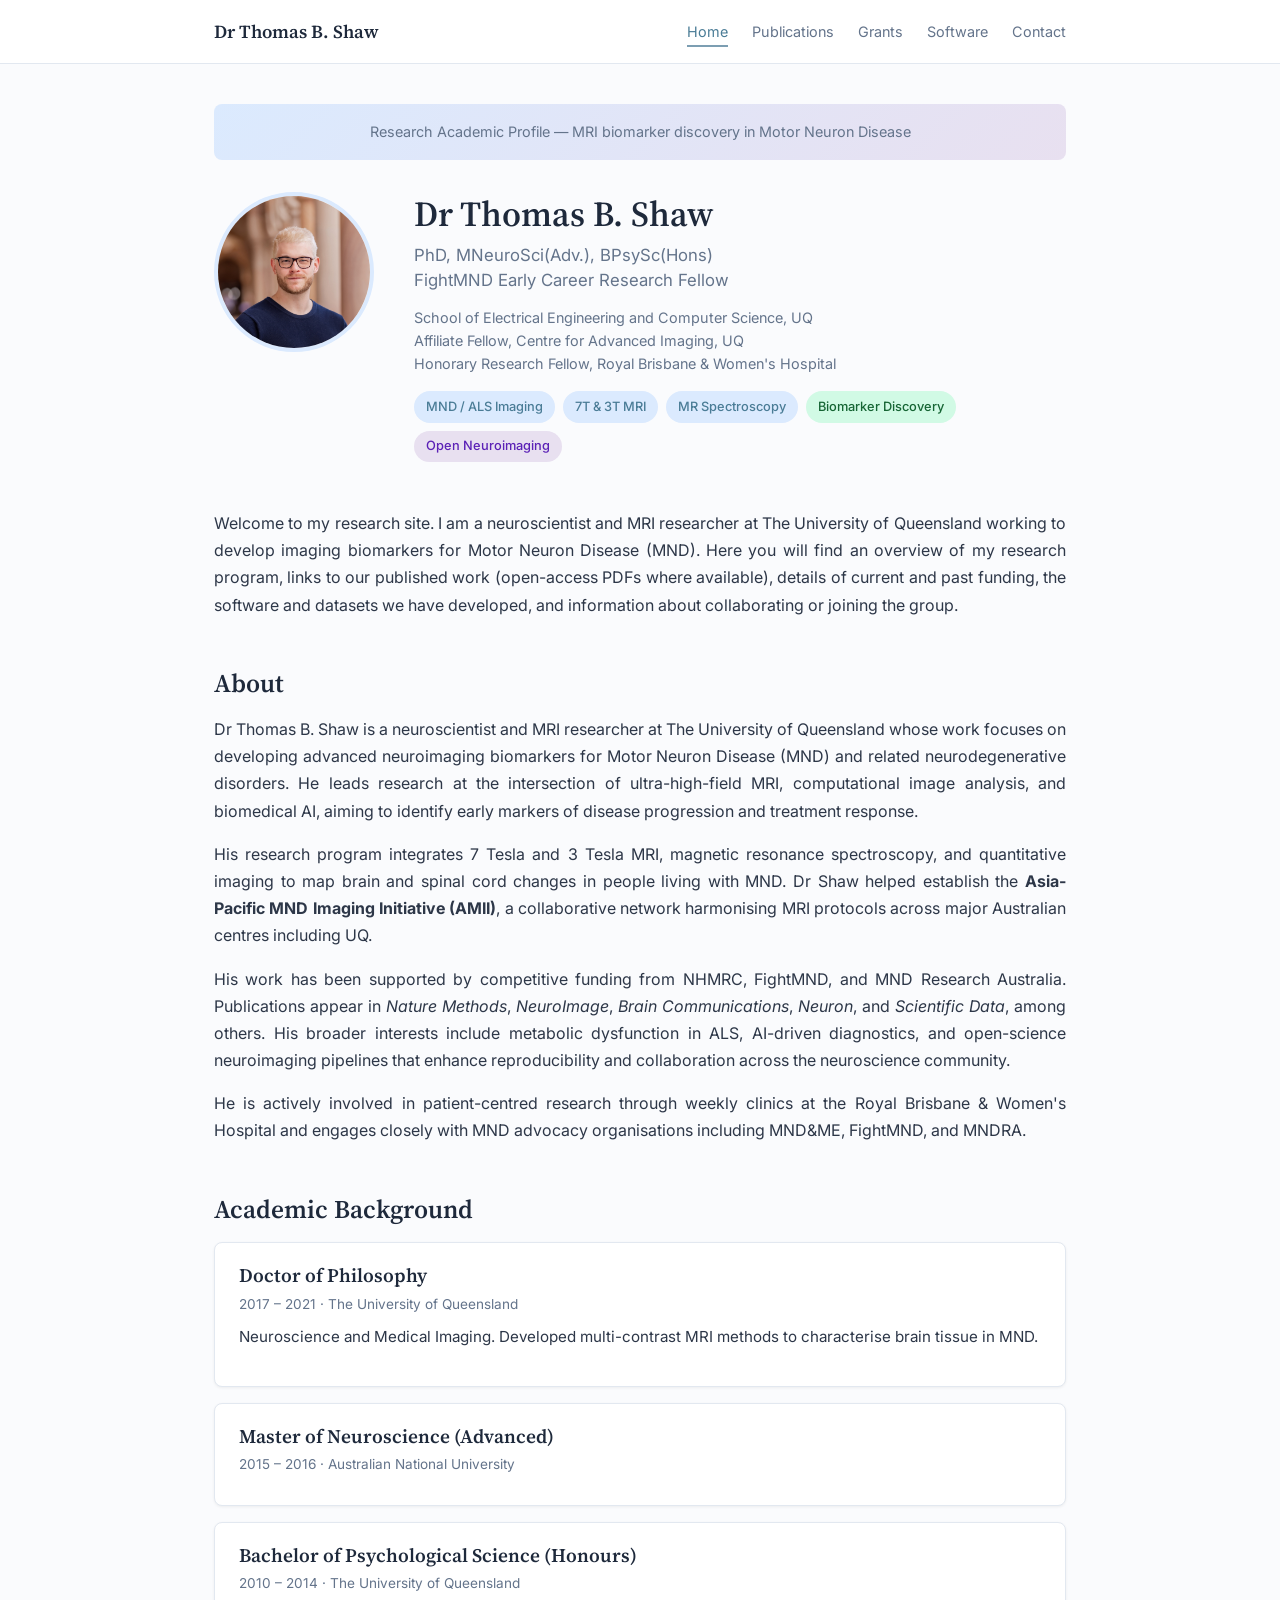
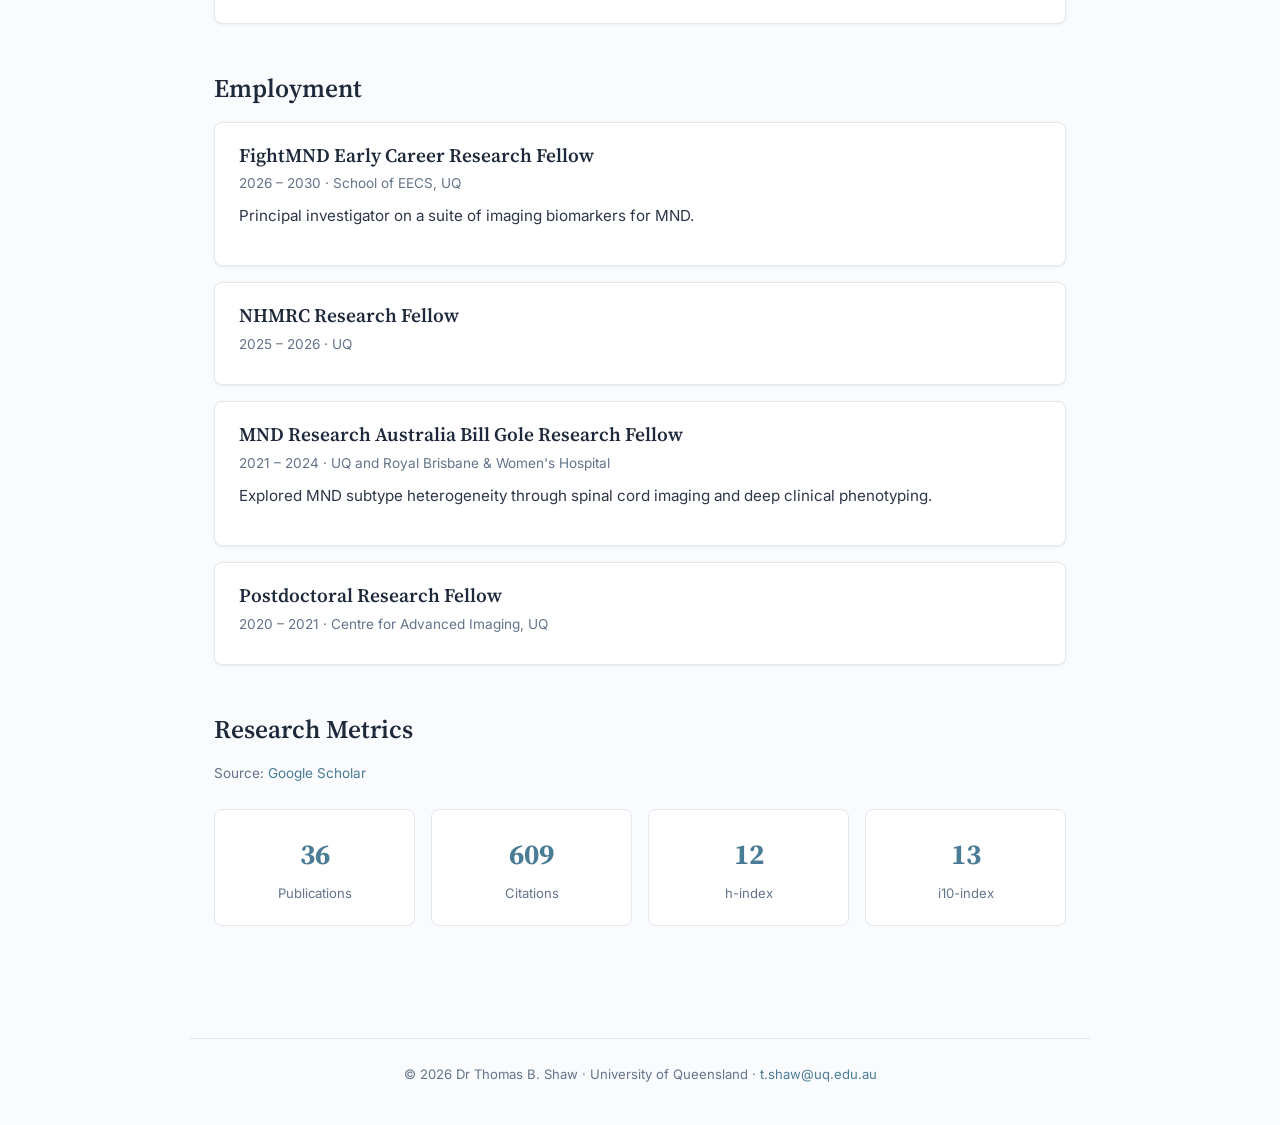
==== commit c6adfb85: "Refactor and update site" ====
--- a/index.html
+++ b/index.html
@@ -1,605 +1,176 @@
 <!DOCTYPE html>
 <html lang="en">
 <head>
-    <meta charset="UTF-8">
-    <meta name="viewport" content="width=device-width, initial-scale=1.0">
-    <title>Dr. Thomas B. Shaw - Academic Profile</title>
-    <link href="https://fonts.googleapis.com/css?family=Roboto&display=swap" rel="stylesheet">
-    <style>
-        body {
-            font-family: 'Roboto', sans-serif;
-            margin: 0;
-            line-height: 1.2;
-            padding: 0;
-            color: #333;
-            background-color: #f4f4f4;
-        }
-        #sidebar {
-            position: fixed;
-            left: 0;
-            top: 0;
-            width: 240px;
-            height: 100%;
-            z-index: 1000; /* Increased z-index */
-            background-color: #decbe4; /* Removed opacity */
-            overflow-y: auto;
-            padding: 20px;
-            border-radius: 15px;
-            box-sizing: border-box;
-            font-size: 14px;
-        }
-        #sidebar header {
-            background-color: #b3cde3;
-            border-radius: 25px; /* Increased rounded corners */
-            text-align: center;
-            padding: 10px;
-            margin-bottom: 20px;
-        }
-        
-        #sidebar header h1 {
-            font-size: 16px; /* Increased font size */
-            white-space: nowrap;
-            overflow: hidden;
-            text-overflow: ellipsis;
-        }
-        
-        #sidebar h1 {
-            margin-bottom: 0.5em;
-        }
-        
-        #sidebar p {
-            font-size: 14px; /* Reduced font size for the paragraphs (affiliations) */
-            margin-bottom: 10px; /* Adds space below each paragraph */
-        }
-        
-        #sidebar nav ul {
-            padding: 0; /* Removes padding */
-        }
-        
-        #sidebar nav ul li a {
-            text-decoration: none;
-            color: #333;
-            display: block;
-            padding: 10px;
-            font-size: 16px; /* Smaller font size for navigation links */
-            transition: background-color 0.3s, transform 0.3s, font-size 0.3s;
-            border-radius: 5px; /* Rounded corners for the links */
-            margin: 5px 0; /* Space between items */
-        }
-        
-        #sidebar nav ul li a:hover {
-            background-color: #fbb4ae;
-            color: #fff;
-            transform: scale(1.05); /* Subtle scale on hover */
-            font-size: 18px; /* Slightly larger font size on hover */
-            box-shadow: 0 5px 15px rgba(0, 0, 0, 0.2); /* Shadow effect for bubble */
-        }        
-        /* Global hyperlink styles */
-        a {
-            color: #fbb4ae; /* Soft pink */
-            text-decoration: none;
-        }
-                a:hover {
-                    text-decoration: underline; /* Adds underline on hover */
-                }
-                #sidebar a, .content a, footer a {
-                    color: #fbb4ae; /* Soft pink for links in sidebar, content, and footer */
-                }
-                #sidebar a:hover, .content a:hover, footer a:hover {
-                    color: #b3cde3; /* Different color on hover */
-                }              
-        .content {
-            position: relative;
-            margin-left: 250px;
-            padding: 20px;
-            transition: opacity 0.5s, z-index 0s 0.5s;
-            opacity: 1;
-            z-index: 1;
-            cursor: pointer;
-        }
-        .content.active {
-            opacity: 1;
-            z-index: 2 ;
-        }
-        header {
-            background-color: #b3cde3;
-            color: #fff;
-            padding: 10px 0;
-        }
-        header img {
-            width: 100px;
-            height: auto;
-            display: block;
-            margin: 0 auto;
-        }
-        nav ul {
-            list-style-type: none;
-            margin: 0;
-            padding: 0;
-        }
-        nav ul li {
-            margin: 10px 0;
-        }
-        nav ul li a {
-            text-decoration: none;
-            color: #333;
-            display: block;
-        }
-        .container {
-            padding: 20px;
-        }
-        section {
-            background-color: #fff;
-            margin: 20px;
-            padding: 20px;
-            border-radius: 10px;
-            box-shadow: 0 0 10px rgba(0, 0, 0, 0.1);
-        }
-        footer {
-            background-color: #ccebc5;
-            color: #333;
-            text-align: center;
-            padding: 10px;
-            margin-left: 250px;
-        }
-        #publications li strong {
-            font-weight: 900; 
-        }
-        #publications li p {
-            font-size: 14px; 
-        }
-        #publications li em {
-            font-size: 12px; 
-            display: block; 
-        }
-        .supervision-entry {
-            margin-bottom: 20px;
-        }
-        
-        .supervision-entry h3 {
-            margin-bottom: 5px;
-            color: #333;
-        }
-        
-        .supervision-entry p {
-            margin-bottom: 5px;
-        }        
-        .read-more-button {
-            background-color: #fbb4ae; /* Soft pink color */
-            color: white;
-            border: none;
-            padding: 10px 20px;
-            border-radius: 25px; /* Rounded edges */
-            text-align: center;
-            text-decoration: none;
-            display: inline-block;
-            font-size: 16px;
-            margin: 4px 2px;
-            cursor: pointer;
-            transition: background-color 0.3s, transform 0.2s; /* Smooth transition for hover effect */
-        }
-    
-        .read-more-button:hover {
-            background-color: #e99a96; /* A slightly darker pink for hover effect */
-            transform: scale(1.05); /* Slightly increase size on hover */
-        }
-        @media (max-width: 768px) {
-            #sidebar {
-                width: 100%;
-                height: auto;
-                position: relative;
-            }
-            .content {
-                margin-left: 0;
-            }
-            footer {
-                margin-left: 0;
-            }
-        }
-    </style>
+  <meta charset="UTF-8">
+  <meta name="viewport" content="width=device-width, initial-scale=1.0">
+  <title>Dr Thomas B. Shaw</title>
+  <link rel="preconnect" href="https://fonts.googleapis.com">
+  <link href="https://fonts.googleapis.com/css2?family=Inter:wght@400;500;600&family=Source+Serif+4:wght@400;600&display=swap" rel="stylesheet">
+  <link rel="stylesheet" href="styles.css">
 </head>
 <body>
-    <div id="sidebar">
-        <header>
-            <img src="images/tom_cropped_square.png" alt="Dr. Thomas B. Shaw" style="width: 180px; height: 180px; object-fit: cover;">            <p>Bill Gole Fellow – Motor Neurone Disease Research, University of Queensland, UQ</p>
-            <p>Research Fellow - School of Electrical Engineering and Computer Science, UQ</p>
-            <p>Affiliated Fellow - The Centre for Advanced Imaging, UQ</p>
-            <p>Honorary Research Fellow - The Royal Brisbane and Women's Hospital</p>
-            <p><strong>Links</strong></p>
-            <p>ORCID: <a href="https://orcid.org/0000-0003-2490-0532" target="_blank" style="color: white; text-decoration: underline; font-weight: bold;">0000-0003-2490-0532</a></p>
-            <p>Scopus ID: <a href="https://www.scopus.com/authid/detail.uri?authorId=57201023921" target="_blank" style="color: white; text-decoration: underline; font-weight: bold;">57201023921</a></p>
-            <p>Website: <a href="https://researchers.uq.edu.au/researcher/30967" target="_blank" style="color: white; text-decoration: underline; font-weight: bold;">researchers.uq.edu.au</a></p>
-        </header>
-        <nav>
-            <ul>
-                <li><a href="#biography" class="nav-link">Biography</a></li>
-                <li><a href="#publications" class="nav-link">Publications</a></li>
-                <li><a href="#research" class="nav-link">Research</a></li>
-                <li><a href="#conference_abstracts" class="nav-link">Conference Abstracts</a></li>
-                <li><a href="#code_datasets" class="nav-link">Software, Code & Datasets</a></li>
-                <li><a href="#grants" class="nav-link">Grants & Fellowships</a></li>
-                <li><a href="#supervision" class="nav-link">Supervision</a></li>
-            </ul>
-        </nav>
+
+<nav>
+  <div class="nav-inner">
+    <a href="index.html" class="nav-name">Dr Thomas B. Shaw</a>
+    <button class="nav-toggle" aria-label="Toggle menu" onclick="this.nextElementSibling.classList.toggle('open')">
+      <span></span><span></span><span></span>
+    </button>
+    <ul class="nav-links">
+      <li><a href="index.html" class="active">Home</a></li>
+      <li><a href="publications.html">Publications</a></li>
+      <li><a href="grants.html">Grants</a></li>
+      <li><a href="software.html">Software</a></li>
+      <li><a href="contact.html">Contact</a></li>
+    </ul>
+  </div>
+</nav>
+
+<main>
+
+  <!-- Welcome banner -->
+  <div style="background: linear-gradient(135deg, var(--color-pastel-blue) 0%, var(--color-pastel-lavender) 100%); border-radius: var(--radius); padding: 1rem 1.5rem; margin-bottom: 2rem; font-size: 0.9rem; color: var(--color-text-light); text-align: center;">
+    Research Academic Profile &mdash; MRI biomarker discovery in Motor Neuron Disease
+  </div>
+
+  <!-- Hero -->
+  <div class="hero">
+    <img src="images/Thomas_Shaw_2025_cropped.png" alt="Dr Thomas B. Shaw" class="hero-photo">
+    <div class="hero-text">
+      <h1>Dr Thomas B. Shaw</h1>
+      <p class="subtitle">PhD, MNeuroSci(Adv.), BPsySc(Hons)<br>
+        FightMND Early Career Research Fellow</p>
+      <p class="affiliations">
+        School of Electrical Engineering and Computer Science, UQ<br>
+        Affiliate Fellow, Centre for Advanced Imaging, UQ<br>
+        Honorary Research Fellow, Royal Brisbane &amp; Women's Hospital
+      </p>
+      <div class="tags">
+        <span class="tag">MND / ALS Imaging</span>
+        <span class="tag">7T &amp; 3T MRI</span>
+        <span class="tag">MR Spectroscopy</span>
+        <span class="tag green">Biomarker Discovery</span>
+        <span class="tag lavender">Open Neuroimaging</span>
+      </div>
     </div>
-    <div class="container">
-        <section id="biography" class="content">
-            <h2>About me</h2>
-            <p>Welcome to my academic profile. My name is Thomas Shaw, currently serving as the 2020 Bill Gole Fellow at the School of Electrical Engineering and Computer Science, University of Queensland. My research focuses on exploring the heterogeneity of MND subtypes through advanced imaging techniques (MRI).</p>
-                <h2>Academic Background</h2>
-                <ul>
-                    <li><strong>2017-2020:</strong> PhD, The University of Queensland; Neuroscience and Medical Imaging</li>
-                    <li><strong>2015-2016:</strong> Master of Neuroscience (Advanced), Australian National University</li>
-                    <li><strong>2010-2014:</strong> Bachelor of Psychological Science (Honours), The University of Queensland</li>
-                </ul>
-            
-                <h2>Present and Past Employment</h2>
-                <ul>
-                    <li><strong>2024+:</strong> Research Fellow/Honorary Research Fellow, UQ/RBWH</li>
-                    <li><strong>2021-2024:</strong> MND Research Australia Bill Gole Research Fellow, UQ and RBWH</li>
-                    <li><strong>2020-2021:</strong> Postdoctoral Research Fellow, Centre for Advanced Imaging, UQ</li>
-                    <li><strong>2017-2019:</strong> Research Assistant, Queensland Brain Institute, UQ</li>
-                </ul>
-            
-                <h2>Career Summary</h2>
-                <p>
-                    I completed my PhD in Neuroscience and Medical Imaging at The University of Queensland in 2020, where I used multi-contrast MRI to characterise brain tissue in MND using sophisticated image-processing techniques. 
-                    During this time, I was responsible for scanning and analysing data for over 300 participants and I was trained as an MR operator.
-                    My research has included MR methods for determining the myelin content of brain regions, robust and reproducible image processing algorithms for characterising MRI data, and data processing pipelines for the analysis of heterogeneous brain morphometry. 
-                </p>
-                <p>
-                    I have used computational techniques in several imaging modalities including structural and quantitative MR, DWI fMRI, and spectroscopy. 
-                </p>
-                <p>
-                    I was awarded the prestigious Bill Gole Postdoctoral Fellowship for Motor Neuron Research Australia in April 2021. In this 3-year fellowship, I explored the heterogeneity of MND subtypes
-                    by first developing and implementing spinal cord imaging techniques at UQ and combining these with deep clinical and neuropsychological phenotyping.
-                </p>
-        </section>
-        <section id="publications" class="content">
-            <h2>Publications</h2>
-            <p>My work has been published in various high-impact journals, contributing to the understanding of Motor Neurone Disease and computational methods for MR Imaging.</p>
-            <div id="publications-preview">
-                <ul>
-                    <li>
-                        <p><strong>More highly myelinated white matter tracts are associated with faster processing speed in healthy adults</strong><br>
-                        Sidhant Chopra, Marnie Shaw, Thomas Shaw, Perminder S. Sachdev, Kaarin J. Anstey, Nicolas Cherbuin<br>
-                        <em>NeuroImage, 2018</em></p>
-                        <a href="publications/chopra-2017.pdf" target="_blank">Download PDF</a> |
-                        <a href="https://doi.org/10.1016/j.neuroimage.2017.12.069" target="_blank">DOI</a>
-                    </li>
-                </ul>
-            </div>
-            <button onclick="togglePublications()" class="read-more-button">Read more</button>
-            <div id="full-publications-list" style="display: none;">
-                <ul>
-                    <!-- Full publications list -->
-                    <li>
-                        <p><strong>The efficacy of transcranial direct current stimulation to prefrontal areas is related to underlying cortical morphology</strong><br>
-                        Hannah L. Filmer, Shane E. Ehrhardt, Thomas B. Shaw, Jason B. Mattingley, Paul E. Dux<br>
-                        <em>NeuroImage, Date Not Specified</em></p>
-                        <a href="publications/NeuroImage_ID_cortical_structure_ms_R2_Submit_CLEAN.pdf" target="_blank">Download PDF</a> |
-                        <a href="https://doi.org/10.1016/j.neuroimage.2019.04.026" target="_blank">DOI</a>
-                    </li>
-                    <!-- Additional publication entries here -->
-                    <li>
-                        <p><strong>Non-linear realignment improves hippocampus subfield segmentation reliability</strong><br>
-                        Thomas B. Shaw, Steffen Bollmann, Nicole T. Atcheson, Lachlan T. Strike, Christine Guo, Katie L. McMahon, Jurgen Fripp, Margaret J. Wright, Olivier Salvado, Markus Barth<br>
-                        <em>NeuroImage, 2019</em></p>
-                        <a href="publications/non-linear-shaw.pdf" target="_blank">Download PDF</a> |
-                        <a href="https://doi.org/10.1016/j.neuroimage.2019.116206" target="_blank">DOI</a>
-                    </li>
-                    <li>
-                        <p><strong>Dissociable effects of tDCS polarity on latent decision processes are associated with individual differences in neurochemical concentrations and cortical morphology</strong><br>
-                        Hannah L. Filmer, Timothy Ballard, Shane E. Ehrhardt, Saskia Bollmann, Thomas B. Shaw, Jason B. Mattingley, Paul E. Dux<br>
-                        <em>Neuropsychologia, 2020</em></p>
-                        <a href="publications/dissociable-effects-neuroimage.pdf" target="_blank">Download PDF</a> |
-                        <a href="https://doi.org/10.1016/j.neuropsychologia.2020.107433" target="_blank">DOI</a>
-                    </li>
-                    <li>
-                        <p><strong>Longitudinal Automatic Segmentation of Hippocampal Subfields (LASHiS) using multi-contrast MRI</strong><br>
-                        Thomas Shaw, Ashley York, Maryam Ziaei, Markus Barth, Steffen Bollmann<br>
-                        <em>NeuroImage, 2020</em></p>
-                        <a href="publications/lashis-shaw.pdf" target="_blank">Download PDF</a> |
-                        <a href="https://doi.org/10.1016/j.neuroimage.2020.116798" target="_blank">DOI</a>
-                    </li>
-                    <li>
-                        <p><strong>Towards Optimising MRI Characterisation of Tissue (TOMCAT) Dataset including all Longitudinal Automatic Segmentation of Hippocampal Subfields (LASHiS) data</strong><br>
-                        Thomas B. Shaw, Ashley York, Markus Barth, Steffen Bollmann<br>
-                        <em>Data in Brief, 2020</em></p>
-                        <a href="publications/tomcat.pdf" target="_blank">Download PDF</a> |
-                        <a href="https://doi.org/10.1016/j.dib.2020.106043" target="_blank">DOI</a>
-                    </li>
-                    <li>
-                        <p><strong>Brainhack: Developing a culture of open, inclusive, community-driven neuroscience</strong><br>
-                        Rémi Gau, Stephanie Noble, Katja Heuer, Katherine L. Bottenhorn, Isil P. Bilgin, Yu-Fang Yang, Julia M. Huntenburg, Johanna M.M. Bayer, Richard A.I. Bethlehem, Shawn A. Rhoads, Christoph Vogelbacher, Valentina Borghesani, Elizabeth Levitis, Hao-Ting Wang, Sofie Van Den Bossche, Xenia Kobeleva, Jon Haitz Legarreta, Samuel Guay, Selim Melvin Atay, Gael P. Varoquaux, Dorien C. Huijser, Malin S. Sandström, Peer Herholz, Samuel A. Nastase, AmanPreet Badhwar, Guillaume Dumas, Simon Schwab, Stefano Moia, Michael Dayan, Yasmine Bassil, Paula P. Brooks, Matteo Mancini, James M. Shine, David O’Connor, Xihe Xie, Davide Poggiali, Patrick Friedrich, and many others<br>
-                        <em>Neuron, June 2, 2021</em></p>
-                        <a href="publications/BrainHack-Neuron.pdf" target="_blank">Download PDF</a> |
-                        <a href="https://doi.org/10.1016/j.neuron.2021.04.001" target="_blank">DOI</a>
-                    </li>
-                    <li>
-                        <p><strong>Centering inclusivity in the design of online conferences—An OHBM–Open Science perspective</strong><br>
-                        Elizabeth Levitis, Cassandra D. Gould van Praag, Remi Gau, Stephan Heunis, Elizabeth Du Pre, Gregory Kiar, Katherine L. Bottenhorn, Tristan Glatard, Aki Nikolaidis, Kirstie Jane Whitaker, Matteo Mancini, Guiomar Niso, Soroosh Afyouni, Eva Alonso-Ortiz, Stefan Appelhoff, Aurina Arnatkeviciute, Selim Melvin Atay, Tibor Auer, Giulia Baracchini, Johanna M. M. Bayer, Michael J.S. Beauvais, Janine D. Bijsterbosch, Isil P. Bilgin, Saskia Bollmann, Steffen Bollmann, Rotem Botvinik-Nezer, Molly G. Bright, Vince D. Calhoun, Xiao Chen, Sidhant Chopra, Hu Chuan-Peng, Thomas G. Close, Savannah L. Cookson, R. Cameron Craddock, Alejandro De La Vega, Benjamin De Leener, Damion V. Demeter, Paola Di Maio, Erin W. Dickie, Simon B. Eickhoff, Oscar Esteban, Karolina Finc, Matteo Frigo, Saampras Ganesan, Melanie Ganz, Kelly G. Garner, Eduardo A. Garza-Villarreal, Gabriel Gonzalez-Escamilla, Rohit Goswami, John D. Griffiths, Tijl Grootswagers, Samuel Guay, Olivia Guest, Daniel A. Handwerker, Peer Herholz, Katja Heuer, Dorien C. Huijser, Vittorio Iacovella, Michael J.E. Joseph, Agah Karakuzu, David B. Keator, Xenia Kobeleva, Manoj Kumar, Angela R. Laird, Linda J. Larson-Prior, Alexandra Lautarescu, Alberto Lazari, Jon Haitz Legarreta, Xue-Ying Li, Jinglei Lv, Sina Mansour L., David Meunier, et al.<br>
-                        <em>GigaScience, 2021</em></p>
-                        <a href="publications/giga-brainhack.pdf" target="_blank">Download PDF</a> |
-                        <a href="https://doi.org/10.1093/gigascience/giab051" target="_blank">DOI</a>
-                    </li>
-                    <li>
-                        <p><strong>Enhanced semantic memory in a case of highly superior autobiographical memory</strong><br>
-                        Lucy Ford, Thomas B. Shaw, Jason B. Mattingley, Gail A. Robinson<br>
-                        <em>Cortex, 2022</em></p>
-                        <a href="publications/Semantic_memory_HSAM_Final.pdf" target="_blank">Download PDF</a> |
-                        <a href="https://doi.org/10.1016/j.cortex.2022.02.007" target="_blank">DOI</a>
-                    </li>
-                    <li>
-                        <p><strong>Open-Source Hypothalamic-ForniX (OSHy-X) Atlases and Segmentation Tool for 3T and 7T</strong><br>
-                        Jeryn Chang, Frederik Steyn, Shyuan Ngo, Robert Henderson, Christine Guo, Steffen Bollmann, Jurgen Fripp, Markus Barth, Thomas Shaw<br>
-                        <em>Journal of Open Source Software, April 2022</em></p>
-                        <a href="publications/joss.chang.pdf" target="_blank">Download PDF</a> |
-                        <a href="https://doi.org/10.21105/joss.04368" target="_blank">DOI</a>
-                    </li>
-                    <li>
-                        <p><strong>Lower Hypothalamic Volume with Lower BMI is Associated with Shorter Survival in Patients with ALS</strong><br>
-                        Jeryn Chang, Thomas Shaw, Cory Holdom, F. J. Steyn, et al.<br>
-                        <em>European Journal of Neurology, October 2022</em></p>
-                        <a href="publications/Euro_J_of_Neurology_2022_Chang.pdf" target="_blank">Download PDF</a> |
-                        a href="https://doi.org/10.1111/ene.15589" target="_blank">DOI</a>
-                    </li>
-                    <li>
-                        <p><strong>A (Sub)field Guide to Quality Control in Hippocampal Subfield Segmentation on High-resolution T2-weighted MRI</strong><br>
-                        K.L. Canada, N. Mazloum-Farzaghi, G. Rådman, J.N. Adams, A. Bakker, H. Baumeister, D. Berron, M. Bocchetta, V. Carr, M.A. Dalton, R. de Flores, A. Keresztes, R. La Joie, S.G. Mueller, N. Raz, T. Santini, T. Shaw, C.E.L. Stark, T.T. Tran, L. Wang, L.E.M. Wisse, A. Wuestefeld, P.A. Yushkevich, R.K. Olsen, A.M. Daugherty, et al.<br>
-                        <em>bioRxiv, December 1, 2023</em></p>
-                        <a href="publications/subfield-guide.pdf" target="_blank">Download PDF</a> |
-                        <a href="https://doi.org/10.1101/2023.11.29.568895" target="_blank">DOI</a>
-                    </li>
-                    <li>
-                        <p><strong>Proceedings of the OHBM Brainhack 2021</strong><br>
-                        Aki Nikolaidis, Matteo Mancini, Tibor Auer, Katherine L. Bottenhorn, Eva Alonso-Ortiz, Gabriel Gonzalez-Escamilla, Sofie Valk, Tristan Glatard, Melvin Selim Atay, Johanna M.M. Bayer, Janine Bijsterbosch, Johannes Algermissen, Natacha Beck, Patrick Bermudez, Isil Poyraz Bilgin, Steffen Bollmann, Claire Bradley, Megan E.J. Campbell, Bryan Caron, Oren Civier, Luis Pedro Coelho, Shady El Damaty, Samir Das, Mathieu Dugré, Eric Earl, Stefanie Evas, Nastassja Lopes Fischer, De Fu Yap, Kelly G. Garner, Remi Gau, Giorgio Ganis, Dylan G. E. Gomes, Martin Grignard, Samuel Guay, Omer Faruk Gulban, Sarah Hamburg, Yaroslav O. Halchenko, Valerie Hayot-Sasson, Dawn Liu Holford, Laurentius Huber, Manuel Illanes, Tom Johnstone, Avinash Kalyani, Kinshuk Kashyap, Ibrahim Khormi, Gregory Kiar, Vanja Kovic, Tristan Kuehn, Achintya Kumar, Xavier Lecours-Boucher, Michael Lührs, Robert Luke, Cecile Madjar, Sina Mansour L., Chris Markeweicz, Paula Andrea Martinez, Alexandra McCarroll, Léa Michel, Stefano Moia, Aswin Narayanan, Guiomar Niso, Emmet A. O’Brien, Kendra Oudyk, François Paugam, Yuri G. Pavlov, Jean-Baptiste Poline, Benedikt A. Poser, Céline Provins, Pradeep Reddy Raamana, Pierre Rioux, David Romero-Bascones, Ekansh Sareen, Antonio Schettino, Alec Shaw, Thomas Shaw, Cooper A. Smout, Andela Šoškic´, Jessica Stone, Suzy J Styles, Ryan Sullivan, Naoyuki Sunami, Shamala Sundaray, Jasmine Wei Rou, Dao Thanh Thuy, Sebastien Tourbier, Sebastián Urch, Alejandro de la Vega, Niruhan Viswarupan, Adina Wagner, Lennart Walger, Hao-Ting Wang, Fei Ting Woon, David White, Christopher Wiggins, Will Woods, Yu-Fang Yang, Ksenia Zaytseva, Judy D. Zhu, Marcel P. Zwiers<br>
-                        <em>Aperture Neuro, March 2023</em></p>
-                        <a href="publications/77464-proceedings-of-the-ohbm-brainhack-2021.pdf" target="_blank">Download PDF</a> |
-                        <a href="https://doi.org/10.1016/j.dib.2023.108206" target="_blank">DOI</a>
-                    </li>                                                                                                                
-                    <li>
-                        <p><strong>Individual differences in decision strategy relate to neurochemical excitability and cortical thickness</strong><br>
-                        Hannah L. Filmer, Kathleen Loughnan, Jennifer X. Seeto, Timothy Ballard, Shane E. Ehrhardt, Thomas Shaw, Yohan Wards, Reuben Rideaux, Li-Ann Leow, David Sewell, Paul E. Dux<br>
-                        <em>The Journal of Neuroscience, 2023</em></p>
-                        <a href="publications/individ-diff-filmer.pdf" target="_blank">Download PDF</a> |
-                        <a href="https://doi.org/10.1523/JNEUROSCI.1086-23.2023" target="_blank">DOI</a>
-                    </li>
-                    <li>
-                        <p><strong>HumanBrainAtlas: an in vivo MRI dataset for detailed segmentations</strong><br>
-                        Mark M. Schira, Zoey J. Isherwood, Mustafa S. Kassem, Markus Barth, Thomas B. Shaw, Michelle M. Roberts, George Paxinos<br>
-                        <em>Brain Structure and Function, 2023</em></p>
-                        <a href="publications/s00429-023-02653-8.pdf" target="_blank">Download PDF</a> |
-                        <a href="https://doi.org/10.1007/s00429-023-02653-8" target="_blank">DOI</a>
-                    </li>            
-                    <li>
-                        <p><strong>Neurodesk: an accessible, flexible and portable data analysis environment for reproducible neuroimaging</strong><br>
-                        Angela I. Renton, Thuy T. Dao, Tom Johnstone, Oren Civier, Ryan P. Sullivan, David J. White, Paris Lyons, Benjamin M. Slade, David F. Abbott, Toluwani J. Amos, Saskia Bollmann, Andy Botting, Megan E. J. Campbell, Jeryn Chang, Thomas G. Close, Monika Dörig, Korbinian Eckstein, Gary F. Egan, Stefanie Evas, Guillaume Flandin, Kelly G. Garner, Marta I. Garrido, Satrajit S. Ghosh, Martin Grignard, Yaroslav O. Halchenko, Anthony J. Hannan, Anibal S. Heinsfeld, Laurentius Huber, Matthew E. Hughes, Jakub R. Kaczmarzyk, Lars Kasper, Levin Kuhlmann, Kexin Lou, Yorguin-Jose Mantilla-Ramos, Jason B. Mattingley, Michael L. Meier, Jo Morris, Akshaiy Narayanan, Franco Pestilli, Aina Puce, Fernanda L. Ribeiro, Nigel C. Rogasch, Chris Rorden, Mark M. Schira, Thomas B. Shaw, Paul F. Sowman, Gershon Spitz, Ashley W. Stewart, Xincheng Ye, Judy D. Zhu, Aswin Narayanan, Steffen Bollmann<br>
-                        <em>Nature Methods, Published online 2023</em></p>
-                        <a href="publications/neurodesk.pdf" target="_blank">Download PDF</a> |
-                        <a href="https://doi.org/10.1038/s41592-023-02145-x" target="_blank">DOI</a>
-                    </li>
-                </ul> 
-            </div>
-        </section>            
-        <section id="research" class="content">
-            <h2>Research Projects</h2>
-            <p></p>
-            <ul>
-                <li>
-                    <strong>Motor Neurone Disease (MND) Research</strong>
-                    <p>Investigating the heterogeneity of MND subtypes using MR imaging techniques including MR Spectroscopy.</p>
-                </li>
-                <li>
-                    <strong>Spinal Cord Imaging</strong>
-                    <p>Developing and implementing spinal cord imaging techniques for MND research.</p>
-                </li>
-                <li>
-                    <strong>Image Processing for MR </strong>
-                    <p>Developing robust and reproducible image processing algorithms for MRI data.</p>
-                </li>
-                <li>
-                    <strong>Geometric Deep learning for MND</strong>
-                    <p>Developing GDL for understanding cortical folding patterns affect disease progression in MND</p>
-                </li>
-                <li>
-                    <strong>Harmonising MR data (QSM)</strong>
-                    <p>Using Deep learning to harmomnise Quantitative Susceptibility Maps of patients with MND from different datasets</p>
-                </li>
-                <li>
-                    <strong>AI-based longitudinal image segmentation for Magnetic Resonance Imaging - A Systematic Review</strong>
-                    <a href="https://osf.io/zn6kg/" target="_blank" rel="noopener noreferrer">View Project</a>
-                </li>
-                <li>
-                    <strong>Non motor aspects of Motor Neurone Disease + Body mapping of patients with MND </strong>
-                    <p>Tracking cortical plasticity in patients with MND</p>
-                </li>
-                
-            
-        </section>
-        <section id="conference_abstracts" class="content">
-            <h2>Conference Abstracts</h2>
-            <ul>
-                <li>
-                    <strong>Mapping Cortical Metabolites using Multi-Voxel Magnetic Resonance Spectroscopy</strong>
-                    <p>Presented at the Organisation for Human Brain Mapping, 2024</p>
-                    <a href="posters_presentations_abstracts/OHBM-final-MRSI-repro.pdf" target="_blank" rel="noopener noreferrer">View PDF</a>
-                </li>
-                <li>
-                    <strong>Spinal cord MRI predictive of disease progression and subtypes in Motor Neurone Disease</strong>
-                    <p>Presented at the Organisation for Human Brain Mapping, 2023</p>
-                    <a href="posters_presentations_abstracts/2023_OHBM_final_previewpdf_spinalcord.pdf" target="_blank" rel="noopener noreferrer">View PDF</a>
-                </li>
-                <li>
-                    <strong>Short-TE semi-LASER 1H MRS of the primary motor cortex in ALS and controls at 7 Tesla</strong>
-                    <p>Presented at the International Society for Magnetic Resonance in Medicine, 2023</p>
-                    <a href="posters_presentations_abstracts/Zeinab-ISMRM-2023-SVS.pdf" target="_blank" rel="noopener noreferrer">View PDF</a>
-                </li>
-                <li>
-                    <strong>Spinal Cord MRI is predictive of MND Subtype and Disease Progression</strong>
-                    <p>Presented at the Pan-Asian Consortium for Treatment and Research in ALS (PACTALS), 2023</p>
-                    <a href="posters_presentations_abstracts/PACTALS_speech-2023-TBS.mp4" target="_blank" rel="noopener noreferrer">View Video</a>
-                </li>
-                <li>
-                    <strong>Containers for Science</strong>
-                    <p>Presented at the OHBM Brainhack 2020/2021</p>
-                    <a href="posters_presentations_abstracts/ContainersForScience_pdfversion_small.pdf" target="_blank" rel="noopener noreferrer">View PDF</a>
-                </li>
-                <li>
-                    <strong>A population-specific framework for the morphological analysis of Motor Neuron Disease using ultra-high field MRI</strong>
-                    <p>Presented at the International Society for Magnetic Resonance in Medicine, 2020</p>
-                    <a href="posters_presentations_abstracts/ISMRM_Template-based-hippocampus_2019.pdf" target="_blank" rel="noopener noreferrer">View PDF</a>
-                </li>
-                <li>
-                    <strong>Automatic Longitudinal Assessment of Hippocampal Subfields using Multi-Contrast MRI</strong>
-                    <p>Presented at the International Society for Magnetic Resonance in Medicine, 2020</p>
-                    <a href="posters_presentations_abstracts/LASHiS-2019-ISMRM.pdf" target="_blank" rel="noopener noreferrer">View PDF</a>
-                </li>
-                <li>
-                    <strong>Hippocampus subfield segmentation reliability is improved by non-linear realignments between scan-repetitions at 7T and 3T</strong>
-                    <p>Presented at the International Society for Magnetic Resonance in Medicine, 2020</p>
-                    <a href="posters_presentations_abstracts/nonlinmoco-hippocampus-2019-ISMRM.pdf" target="_blank" rel="noopener noreferrer">View PDF</a>
-                </li>
-            </ul>
-        </section>
-        <section id="code_datasets" class="content">
-            <h2>Software, Code, and Datasets</h2>
-            <ul>
-                <li>
-                    <strong>LASHiS Code for Automatic Segmentation of Hippocampal Subfields:</strong>
-                    <p>Details about the LASHiS code and how it aids in the segmentation of hippocampal subfields.</p>
-                    <a href="https://github.com/thomshaw92/LASHiS" target="_blank">Access LASHiS Code</a> 
-                </li>
-                <li>
-                    <strong>GitHub Profile:</strong>
-                    <p>Explore my repositories and follow my contributions to various projects on GitHub.</p>
-                    <a href="https://github.com/thomshaw92" target="_blank">Visit GitHub Profile</a>
-                </li>
-                <li>
-                    <strong>Neurodesk Contributions:</strong>
-                    <p>A collaborative effort to provide a versatile and robust platform for neuroimaging analysis. Find out more about my role in this project.</p>
-                    <a href="https://www.neurodesk.org/developers/contributors/" target="_blank">Neurodesk Contributors</a>
-                </li>
-            </ul>
-        </section>        
-        <section id="grants" class="content">
-            <h2>Grants and Fellowships</h2>
-            <p>Major funding support received:</p>
-            <table>
-                <tr>
-                    <th>Year</th>
-                    <th>Funding Agency/Grant Name</th>
-                    <th>Project Title</th>
-                    <th>Contribution</th>
-                </tr>
-                <tr>
-                    <td>2021-2023</td>
-                    <td>MNDRA Bill Gole Postdoctoral MND Research Fellowship</td>
-                    <td>Ultra-High Field spinal cord imaging of MND</td>
-                    <td>Principal Investigator</td>
-                </tr>
-                <tr>
-                    <td>2022-2022</td>
-                    <td>UQ Engineering, Architecture, and Info Tech. - Health and Behavioural Sciences Early Career Researcher Grant</td>
-                    <td>Exploring the body map in MND</td>
-                    <td>Principal Investigator</td>
-                </tr>
-                <tr>
-                    <td>2023-2023</td>
-                    <td>UQ Engineering, Architecture, and Info Tech. philanthropic grant</td>
-                    <td>Methods for alleviating symptoms of MND using brain stimulation</td>
-                    <td>Principal Investigator</td>
-                </tr>
-                <tr>
-                    <td>2023-2026</td>
-                    <td>FightMND collaborative grant</td>
-                    <td>Asia Pacific MND NeuroImaging Initiative (AMII)</td>
-                    <td>Co-Investigator</td>
-                </tr>
-                <tr>
-                    <td>2024-2027</td>
-                    <td>NHMRC Ideas Grant</td>
-                    <td>Defining Metabolic Dysfunction in Amyotrophic Lateral Sclerosis</td>
-                    <td>Associate Investigator</td>
-                </tr>
-            </table>
-        </section>  
-        <section id="supervision" class="content">
-            <h2>Supervision</h2>
-            <div class="supervision-entry">
-                <h3>Use of bioinformatics to decode disease heterogeneity in motor neuron disease</h3>
-                <p><strong>Role:</strong> Associate Advisor</p>
-                <p><strong>Doctoral Candidate:</strong> Jeryn Chang </p>
-                <p><strong>Other Advisors:</strong> Associate Professor Shyuan Ngo, Associate Professor Frederik Steyn, Associate Professor Robert Henderson</p>
-            </div>
-            <div class="supervision-entry">
-                <h3>Magnetic Resonance Spectroscopy in Patients with Motor Neuron Disease at 3T and 7T</h3>
-                <p><strong>Role:</strong> Associate Advisor</p>
-                <p><strong>Doctoral Candidate:</strong> Zeinab Eftekhari</p>
-                <p><strong>Other Advisors:</strong> Professor Markus Barth</p>
-            </div>        
-        </section>      
+  </div>
+
+  <!-- Welcome text -->
+  <section>
+    <p style="text-align: justify;">
+      Welcome to my research site. I am a neuroscientist and MRI researcher at The University of Queensland
+      working to develop imaging biomarkers for Motor Neuron Disease (MND). Here you will find an overview
+      of my research program, links to our published work (open-access PDFs where available), details of
+      current and past funding, the software and datasets we have developed, and information about
+      collaborating or joining the group.
+    </p>
+  </section>
+
+  <!-- About -->
+  <section>
+    <h2>About</h2>
+    <p style="text-align: justify;">
+      Dr Thomas B. Shaw is a neuroscientist and MRI researcher at The University of Queensland whose work
+      focuses on developing advanced neuroimaging biomarkers for Motor Neuron Disease (MND) and related
+      neurodegenerative disorders. He leads research at the intersection of ultra-high-field MRI, computational
+      image analysis, and biomedical AI, aiming to identify early markers of disease progression and treatment
+      response.
+    </p>
+    <p style="text-align: justify;">
+      His research program integrates 7 Tesla and 3 Tesla MRI, magnetic resonance spectroscopy, and quantitative
+      imaging to map brain and spinal cord changes in people living with MND. Dr Shaw helped establish the
+      <strong>Asia-Pacific MND Imaging Initiative (AMII)</strong>, a collaborative network harmonising MRI
+      protocols across major Australian centres including UQ.
+    </p>
+    <p style="text-align: justify;">
+      His work has been supported by competitive funding from NHMRC, FightMND, and MND Research Australia.
+      Publications appear in <em>Nature Methods</em>, <em>NeuroImage</em>, <em>Brain Communications</em>,
+      <em>Neuron</em>, and <em>Scientific Data</em>, among others. His broader interests include metabolic
+      dysfunction in ALS, AI-driven diagnostics, and open-science neuroimaging pipelines that enhance
+      reproducibility and collaboration across the neuroscience community.
+    </p>
+    <p style="text-align: justify;">
+      He is actively involved in patient-centred research through weekly clinics at the Royal Brisbane &amp;
+      Women's Hospital and engages closely with MND advocacy organisations including MND&amp;ME, FightMND,
+      and MNDRA.
+    </p>
+
+  </section>
+
+  <!-- Background -->
+  <section>
+    <h2>Academic Background</h2>
+    <div class="card">
+      <h3>Doctor of Philosophy</h3>
+      <p class="meta">2017 &ndash; 2021 &middot; The University of Queensland</p>
+      <p class="description">Neuroscience and Medical Imaging. Developed multi-contrast MRI methods to characterise brain tissue in MND.</p>
     </div>
-    <footer>
-        <p>© Dr. Thomas B. Shaw | University of Queensland | Email: 
-            <script>
-                var user = 't.shaw';
-                var domain = 'uq.edu.au';
-                document.write('<a href="mailto:' + user + '@' + domain + '">' + user + '@' + domain + '</a>');
-            </script>
-        </p>
-    </footer>    
-    <script>
-        document.addEventListener('DOMContentLoaded', () => {
-            const sections = document.querySelectorAll('.content');
-        
-            const updateVisibility = (target, isVisible) => {
-                sections.forEach(section => {
-                    if (isVisible && section === target) {
-                        section.style.opacity = '1';
-                        section.classList.add('active');
-                    } else {
-                        section.style.opacity = '1'; /* Changed to ensure all sections are readable */
-                        section.classList.remove('active');
-                    }
-                });
-            };
-        
-            document.querySelectorAll('.nav-link').forEach(link => {
-                link.addEventListener('click', function(e) {
-                    const href = this.getAttribute('href');
-                    const targetSection = document.querySelector(href);
-                    updateVisibility(targetSection, true);
-                    window.scrollTo({
-                        top: targetSection.offsetTop,
-                        behavior: 'smooth'
-                    });
-                    e.preventDefault();
-                });
-            });
-        
-            sections.forEach(section => {
-                section.addEventListener('click', () => updateVisibility(section, true));
-            });
-        
-            const observer = new IntersectionObserver(entries => {
-                entries.forEach(entry => {
-                    updateVisibility(entry.target, entry.isIntersecting);
-                });
-            }, {
-                rootMargin: '0px',
-                threshold: 0.5 /* Adjusted threshold for better visibility */
-            });
-        
-            sections.forEach(section => {
-                observer.observe(section);
-            });
-        
-            window.togglePublications = function() {
-                var fullList = document.getElementById('full-publications-list');
-                fullList.style.display = (fullList.style.display === 'none' || fullList.style.display === '') ? 'block' : 'none';
-            };
-        });
-    </script>         
+    <div class="card">
+      <h3>Master of Neuroscience (Advanced)</h3>
+      <p class="meta">2015 &ndash; 2016 &middot; Australian National University</p>
+    </div>
+    <div class="card">
+      <h3>Bachelor of Psychological Science (Honours)</h3>
+      <p class="meta">2010 &ndash; 2014 &middot; The University of Queensland</p>
+    </div>
+  </section>
+
+  <!-- Employment -->
+  <section>
+    <h2>Employment</h2>
+    <div class="card">
+      <h3>FightMND Early Career Research Fellow</h3>
+      <p class="meta">2026 &ndash; 2030 &middot; School of EECS, UQ</p>
+      <p class="description">Principal investigator on a suite of imaging biomarkers for MND.</p>
+    </div>
+    <div class="card">
+      <h3>NHMRC Research Fellow</h3>
+      <p class="meta">2025 &ndash; 2026 &middot; UQ</p>
+    </div>
+    <div class="card">
+      <h3>MND Research Australia Bill Gole Research Fellow</h3>
+      <p class="meta">2021 &ndash; 2024 &middot; UQ and Royal Brisbane &amp; Women's Hospital</p>
+      <p class="description">Explored MND subtype heterogeneity through spinal cord imaging and deep clinical phenotyping.</p>
+    </div>
+    <div class="card">
+      <h3>Postdoctoral Research Fellow</h3>
+      <p class="meta">2020 &ndash; 2021 &middot; Centre for Advanced Imaging, UQ</p>
+    </div>
+  </section>
+
+  <!-- Stats (bottom) -->
+  <section>
+    <h2>Research Metrics</h2>
+    <p style="font-size: 0.85rem; color: var(--color-text-light); margin-bottom: 1rem;">
+      Source: <a href="https://scholar.google.com/citations?user=mA9ItOQAAAAJ" target="_blank">Google Scholar</a>
+    </p>
+    <div class="stats">
+      <div class="stat">
+        <div class="stat-number">36</div>
+        <div class="stat-label">Publications</div>
+      </div>
+      <div class="stat">
+        <div class="stat-number">609</div>
+        <div class="stat-label">Citations</div>
+      </div>
+      <div class="stat">
+        <div class="stat-number">12</div>
+        <div class="stat-label">h-index</div>
+      </div>
+      <div class="stat">
+        <div class="stat-number">13</div>
+        <div class="stat-label">i10-index</div>
+      </div>
+    </div>
+  </section>
+
+</main>
+
+<footer>
+  <p>&copy; 2026 Dr Thomas B. Shaw &middot; University of Queensland &middot;
+    <a href="mailto:t.shaw@uq.edu.au">t.shaw@uq.edu.au</a>
+  </p>
+</footer>
+
 </body>
 </html>
--- a/styles.css
+++ b/styles.css
@@ -0,0 +1,504 @@
+/* ========================================
+   Dr Thomas Shaw - Academic Portfolio
+   Clean minimal design with pastel palette
+   ======================================== */
+
+/* --- CSS Variables / Design Tokens --- */
+:root {
+  --color-bg: #fafbfd;
+  --color-bg-alt: #f0f4f8;
+  --color-bg-card: #ffffff;
+  --color-text: #2d3748;
+  --color-text-light: #64748b;
+  --color-text-heading: #1e293b;
+  --color-accent: #7c9eb2;
+  --color-accent-light: #b8d4e3;
+  --color-accent-dark: #4a7c96;
+  --color-pastel-blue: #dbeafe;
+  --color-pastel-green: #d1fae5;
+  --color-pastel-lavender: #e8e0f0;
+  --color-pastel-peach: #fde8d8;
+  --color-border: #e2e8f0;
+  --color-nav-bg: rgba(255, 255, 255, 0.95);
+  --font-body: 'Inter', -apple-system, BlinkMacSystemFont, 'Segoe UI', sans-serif;
+  --font-heading: 'Source Serif 4', 'Georgia', serif;
+  --max-width: 900px;
+  --nav-height: 64px;
+  --radius: 8px;
+  --shadow-sm: 0 1px 3px rgba(0,0,0,0.06);
+  --shadow-md: 0 4px 12px rgba(0,0,0,0.08);
+  --transition: 0.2s ease;
+}
+
+/* --- Reset & Base --- */
+*, *::before, *::after {
+  box-sizing: border-box;
+  margin: 0;
+  padding: 0;
+}
+
+html {
+  scroll-behavior: smooth;
+  scroll-padding-top: calc(var(--nav-height) + 1rem);
+}
+
+body {
+  font-family: var(--font-body);
+  color: var(--color-text);
+  background: var(--color-bg);
+  line-height: 1.7;
+  font-size: 16px;
+  -webkit-font-smoothing: antialiased;
+}
+
+/* --- Typography --- */
+h1, h2, h3, h4 {
+  font-family: var(--font-heading);
+  color: var(--color-text-heading);
+  line-height: 1.3;
+}
+
+h1 { font-size: 2.2rem; font-weight: 600; }
+h2 { font-size: 1.6rem; font-weight: 600; margin-bottom: 1rem; }
+h3 { font-size: 1.2rem; font-weight: 600; margin-bottom: 0.5rem; }
+
+p { margin-bottom: 1rem; }
+
+a {
+  color: var(--color-accent-dark);
+  text-decoration: none;
+  transition: color var(--transition);
+}
+a:hover {
+  color: var(--color-accent);
+  text-decoration: underline;
+}
+
+/* --- Navigation --- */
+nav {
+  position: sticky;
+  top: 0;
+  z-index: 100;
+  background: var(--color-nav-bg);
+  backdrop-filter: blur(12px);
+  border-bottom: 1px solid var(--color-border);
+  height: var(--nav-height);
+  display: flex;
+  align-items: center;
+}
+
+nav .nav-inner {
+  max-width: var(--max-width);
+  width: 100%;
+  margin: 0 auto;
+  padding: 0 1.5rem;
+  display: flex;
+  align-items: center;
+  justify-content: space-between;
+}
+
+nav .nav-name {
+  font-family: var(--font-heading);
+  font-size: 1.15rem;
+  font-weight: 600;
+  color: var(--color-text-heading);
+  text-decoration: none;
+}
+nav .nav-name:hover { text-decoration: none; color: var(--color-accent-dark); }
+
+nav .nav-links {
+  display: flex;
+  gap: 1.5rem;
+  list-style: none;
+  align-items: center;
+}
+
+nav .nav-links a {
+  font-size: 0.9rem;
+  color: var(--color-text-light);
+  text-decoration: none;
+  padding: 0.3rem 0;
+  border-bottom: 2px solid transparent;
+  transition: all var(--transition);
+}
+nav .nav-links a:hover,
+nav .nav-links a.active {
+  color: var(--color-accent-dark);
+  border-bottom-color: var(--color-accent);
+  text-decoration: none;
+}
+
+/* Mobile nav toggle */
+.nav-toggle {
+  display: none;
+  background: none;
+  border: none;
+  cursor: pointer;
+  padding: 0.5rem;
+}
+.nav-toggle span {
+  display: block;
+  width: 22px;
+  height: 2px;
+  background: var(--color-text);
+  margin: 5px 0;
+  transition: var(--transition);
+}
+
+/* --- Main Layout --- */
+main {
+  max-width: var(--max-width);
+  margin: 0 auto;
+  padding: 2.5rem 1.5rem 4rem;
+}
+
+section {
+  margin-bottom: 3rem;
+}
+
+/* --- Hero / Profile Header --- */
+.hero {
+  display: flex;
+  gap: 2.5rem;
+  align-items: flex-start;
+  margin-bottom: 2rem;
+}
+
+.hero-photo {
+  width: 160px;
+  height: 160px;
+  border-radius: 50%;
+  object-fit: cover;
+  border: 4px solid var(--color-pastel-blue);
+  flex-shrink: 0;
+}
+
+.hero-text h1 {
+  margin-bottom: 0.3rem;
+}
+
+.hero-text .subtitle {
+  color: var(--color-text-light);
+  font-size: 1.05rem;
+  margin-bottom: 0.8rem;
+  line-height: 1.5;
+}
+
+.hero-text .affiliations {
+  font-size: 0.9rem;
+  color: var(--color-text-light);
+  line-height: 1.6;
+}
+
+/* --- Tag / Pill Badges --- */
+.tags {
+  display: flex;
+  flex-wrap: wrap;
+  gap: 0.5rem;
+  margin: 1rem 0;
+}
+
+.tag {
+  display: inline-block;
+  padding: 0.3rem 0.75rem;
+  border-radius: 20px;
+  font-size: 0.8rem;
+  font-weight: 500;
+  background: var(--color-pastel-blue);
+  color: var(--color-accent-dark);
+}
+.tag.green { background: var(--color-pastel-green); color: #166534; }
+.tag.lavender { background: var(--color-pastel-lavender); color: #5b21b6; }
+.tag.peach { background: var(--color-pastel-peach); color: #9a3412; }
+
+/* --- Cards --- */
+.card {
+  background: var(--color-bg-card);
+  border: 1px solid var(--color-border);
+  border-radius: var(--radius);
+  padding: 1.25rem 1.5rem;
+  margin-bottom: 1rem;
+  box-shadow: var(--shadow-sm);
+  transition: box-shadow var(--transition);
+}
+.card:hover {
+  box-shadow: var(--shadow-md);
+}
+
+.card h3 {
+  margin-bottom: 0.3rem;
+}
+
+.card .meta {
+  font-size: 0.85rem;
+  color: var(--color-text-light);
+  margin-bottom: 0.5rem;
+}
+
+.card .description {
+  font-size: 0.95rem;
+}
+
+/* --- Publication List --- */
+.pub-year {
+  font-family: var(--font-heading);
+  font-size: 1.3rem;
+  color: var(--color-accent-dark);
+  margin-top: 2rem;
+  margin-bottom: 0.75rem;
+  padding-bottom: 0.3rem;
+  border-bottom: 2px solid var(--color-pastel-blue);
+}
+
+.pub-item {
+  padding: 0.8rem 0;
+  border-bottom: 1px solid var(--color-border);
+  font-size: 0.95rem;
+  line-height: 1.6;
+}
+.pub-item:last-child {
+  border-bottom: none;
+}
+
+.pub-item .pub-title {
+  font-weight: 600;
+  color: var(--color-text-heading);
+}
+
+.pub-item .pub-authors {
+  color: var(--color-text-light);
+  font-size: 0.88rem;
+}
+
+.pub-item .pub-journal {
+  font-style: italic;
+  color: var(--color-text);
+}
+
+.pub-item .pub-links a {
+  font-size: 0.82rem;
+  margin-right: 0.75rem;
+  padding: 0.15rem 0.5rem;
+  border-radius: 4px;
+  background: var(--color-bg-alt);
+}
+
+/* --- Grants Table --- */
+.grant-item {
+  display: grid;
+  grid-template-columns: 100px 1fr auto;
+  gap: 1rem;
+  padding: 1rem 1.25rem;
+  border-left: 3px solid var(--color-pastel-blue);
+  background: var(--color-bg-card);
+  border-radius: 0 var(--radius) var(--radius) 0;
+  margin-bottom: 0.75rem;
+  box-shadow: var(--shadow-sm);
+  align-items: start;
+}
+
+.grant-item .grant-years {
+  font-size: 0.85rem;
+  color: var(--color-accent-dark);
+  font-weight: 600;
+}
+
+.grant-item .grant-details h3 {
+  font-size: 1rem;
+  margin-bottom: 0.2rem;
+}
+
+.grant-item .grant-details .grant-funder {
+  font-size: 0.85rem;
+  color: var(--color-text-light);
+}
+
+.grant-item .grant-details .grant-role {
+  font-size: 0.82rem;
+  margin-top: 0.25rem;
+}
+
+.grant-item .grant-amount {
+  font-weight: 600;
+  color: var(--color-accent-dark);
+  font-size: 0.95rem;
+  white-space: nowrap;
+}
+
+/* --- Stats Row --- */
+.stats {
+  display: grid;
+  grid-template-columns: repeat(auto-fit, minmax(150px, 1fr));
+  gap: 1rem;
+  margin: 1.5rem 0;
+}
+
+.stat {
+  text-align: center;
+  padding: 1.25rem 1rem;
+  background: var(--color-bg-card);
+  border-radius: var(--radius);
+  border: 1px solid var(--color-border);
+}
+
+.stat .stat-number {
+  font-size: 1.8rem;
+  font-weight: 700;
+  color: var(--color-accent-dark);
+  font-family: var(--font-heading);
+}
+
+.stat .stat-label {
+  font-size: 0.82rem;
+  color: var(--color-text-light);
+  margin-top: 0.2rem;
+}
+
+/* --- Team Grid --- */
+.team-grid {
+  display: grid;
+  grid-template-columns: repeat(auto-fill, minmax(280px, 1fr));
+  gap: 1rem;
+}
+
+.team-member {
+  padding: 1.25rem;
+}
+
+.team-member .member-role {
+  font-size: 0.82rem;
+  color: var(--color-accent-dark);
+  font-weight: 500;
+  text-transform: uppercase;
+  letter-spacing: 0.5px;
+  margin-bottom: 0.25rem;
+}
+
+/* --- Software Cards --- */
+.software-card {
+  display: flex;
+  gap: 1.25rem;
+  padding: 1.5rem;
+  align-items: flex-start;
+}
+
+.software-icon {
+  width: 48px;
+  height: 48px;
+  background: var(--color-pastel-blue);
+  border-radius: var(--radius);
+  display: flex;
+  align-items: center;
+  justify-content: center;
+  flex-shrink: 0;
+  font-size: 1.4rem;
+}
+
+/* --- Contact --- */
+.contact-links {
+  display: grid;
+  grid-template-columns: repeat(auto-fit, minmax(250px, 1fr));
+  gap: 1rem;
+}
+
+.contact-link {
+  display: flex;
+  align-items: center;
+  gap: 0.75rem;
+  padding: 1rem 1.25rem;
+  background: var(--color-bg-card);
+  border: 1px solid var(--color-border);
+  border-radius: var(--radius);
+  font-size: 0.95rem;
+  transition: all var(--transition);
+}
+.contact-link:hover {
+  text-decoration: none;
+  box-shadow: var(--shadow-md);
+  border-color: var(--color-accent-light);
+}
+
+.contact-icon {
+  width: 36px;
+  height: 36px;
+  display: flex;
+  align-items: center;
+  justify-content: center;
+  border-radius: 50%;
+  background: var(--color-pastel-blue);
+  flex-shrink: 0;
+  font-size: 1rem;
+}
+
+/* --- Footer --- */
+footer {
+  max-width: var(--max-width);
+  margin: 0 auto;
+  padding: 1.5rem;
+  text-align: center;
+  font-size: 0.82rem;
+  color: var(--color-text-light);
+  border-top: 1px solid var(--color-border);
+}
+
+/* --- Page Header Banner --- */
+.page-header {
+  background: linear-gradient(135deg, var(--color-pastel-blue) 0%, var(--color-pastel-lavender) 100%);
+  padding: 2.5rem 1.5rem 2rem;
+  margin-bottom: 2rem;
+  text-align: center;
+}
+.page-header h1 {
+  margin-bottom: 0.3rem;
+}
+.page-header p {
+  color: var(--color-text-light);
+  font-size: 1rem;
+  max-width: 600px;
+  margin: 0 auto;
+}
+
+/* --- Responsive --- */
+@media (max-width: 768px) {
+  .hero {
+    flex-direction: column;
+    align-items: center;
+    text-align: center;
+  }
+  .hero-photo {
+    width: 130px;
+    height: 130px;
+  }
+  .nav-links {
+    display: none;
+    position: absolute;
+    top: var(--nav-height);
+    left: 0;
+    right: 0;
+    background: var(--color-nav-bg);
+    flex-direction: column;
+    padding: 1rem 1.5rem;
+    border-bottom: 1px solid var(--color-border);
+    gap: 0.5rem;
+  }
+  .nav-links.open {
+    display: flex;
+  }
+  .nav-toggle {
+    display: block;
+  }
+  .grant-item {
+    grid-template-columns: 1fr;
+    gap: 0.5rem;
+  }
+  .grant-item .grant-amount {
+    font-size: 0.9rem;
+  }
+  h1 { font-size: 1.7rem; }
+  h2 { font-size: 1.3rem; }
+}
+
+@media (max-width: 480px) {
+  main { padding: 1.5rem 1rem 3rem; }
+  .stats { grid-template-columns: repeat(2, 1fr); }
+}
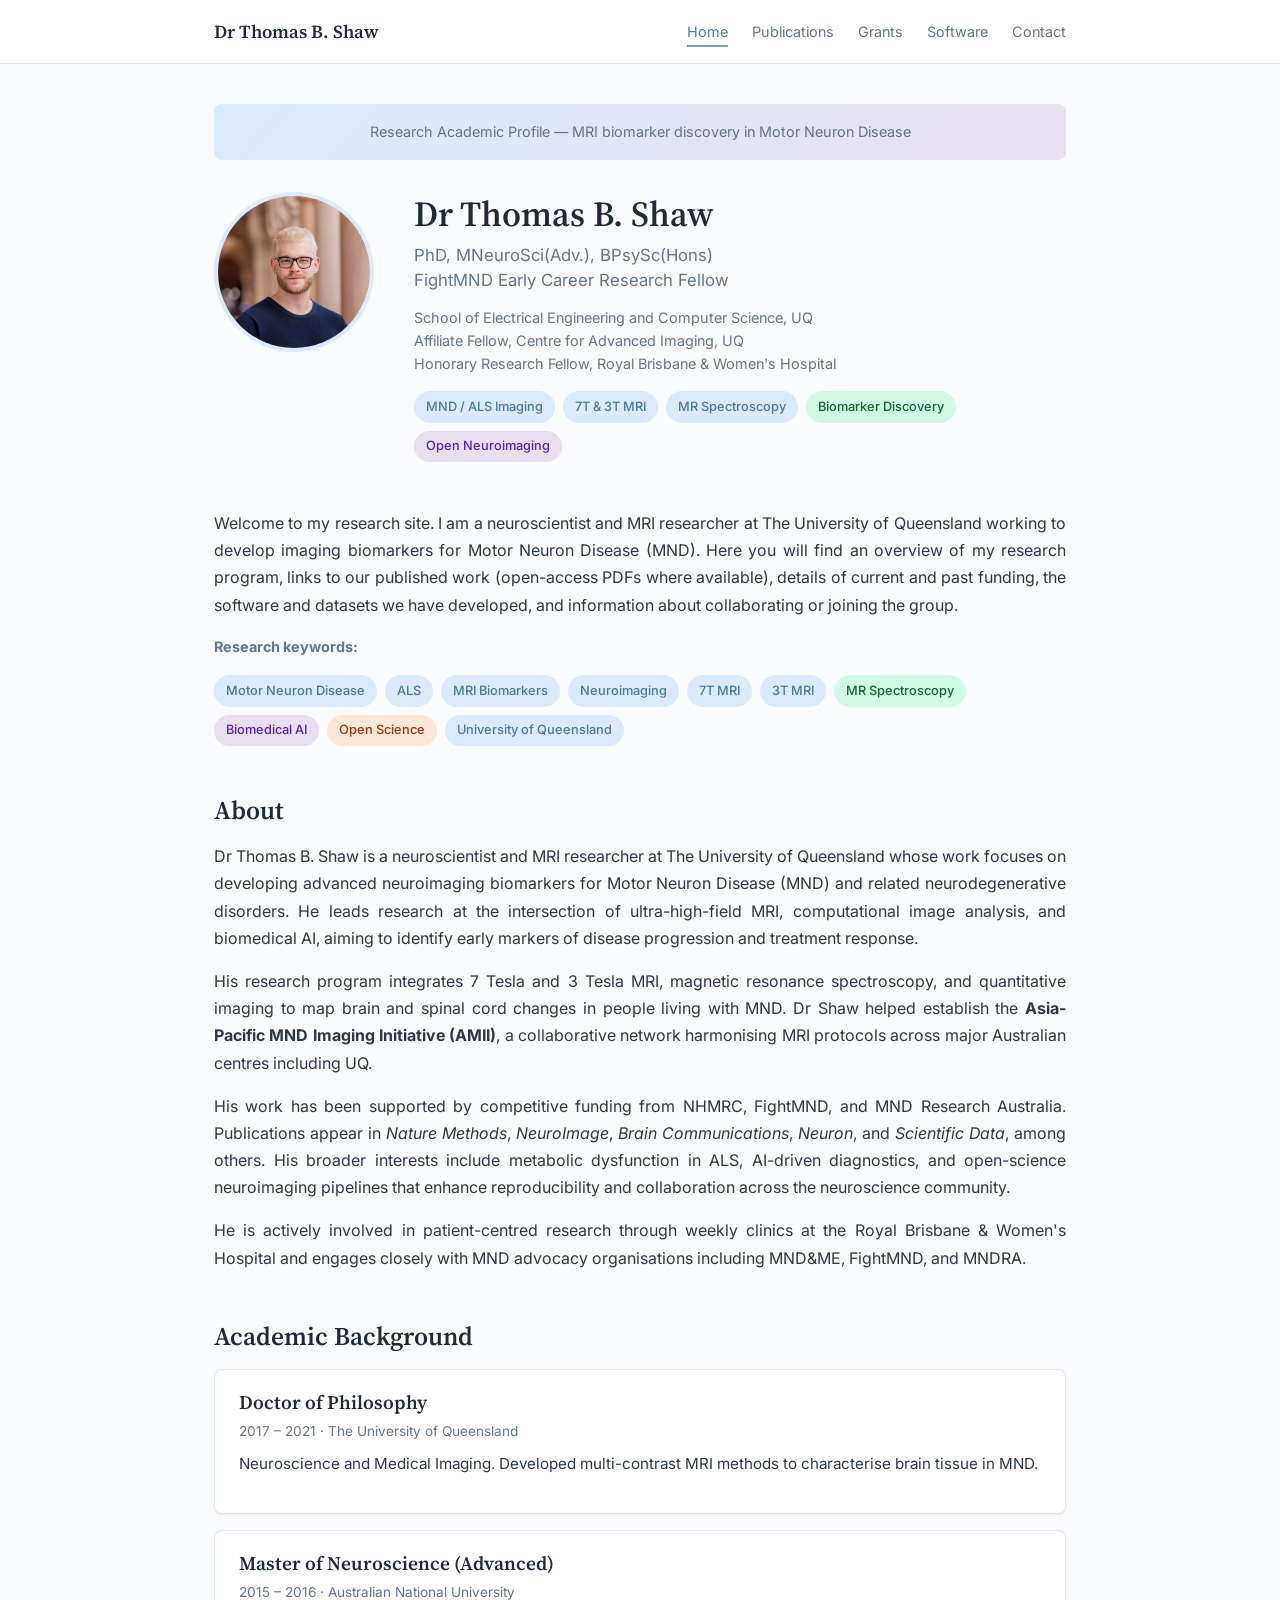
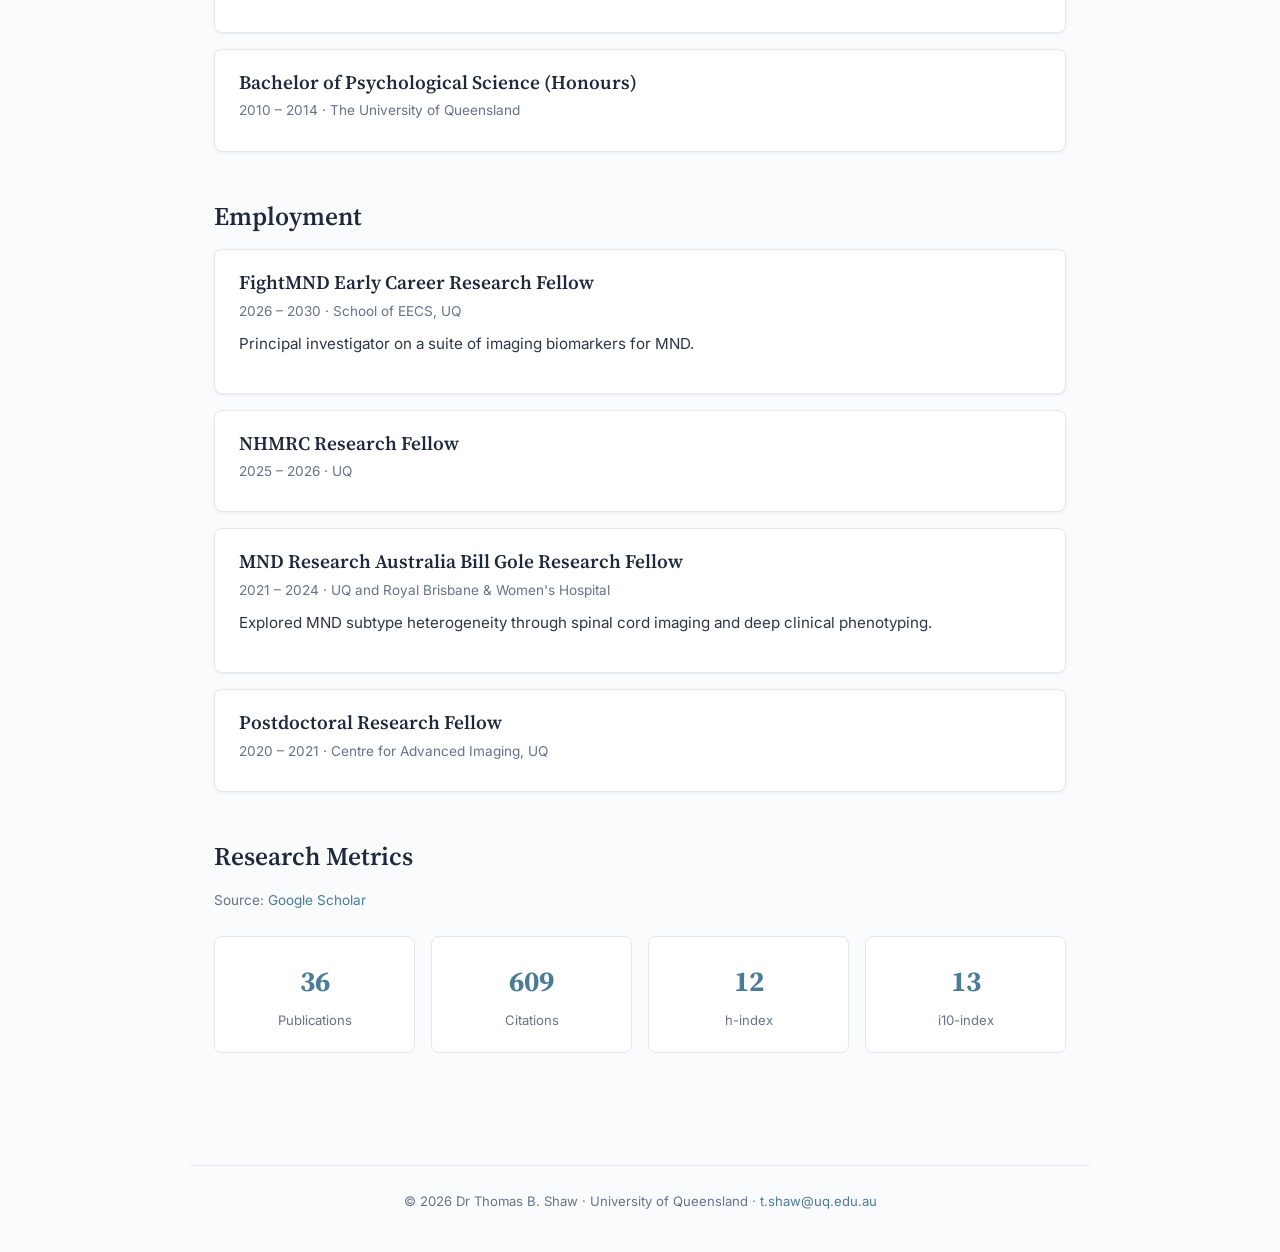
==== commit 5dfcf8c7: "Update metadata and tags" ====
--- a/index.html
+++ b/index.html
@@ -3,17 +3,66 @@
 <head>
   <meta charset="UTF-8">
   <meta name="viewport" content="width=device-width, initial-scale=1.0">
-  <title>Dr Thomas B. Shaw</title>
+  <title>Dr Thomas B. Shaw | MND MRI Researcher at UQ</title>
+  <meta name="description" content="Dr Thomas B. Shaw is a neuroscientist and MRI researcher at The University of Queensland developing imaging biomarkers for Motor Neuron Disease using 7T and 3T MRI, MR spectroscopy, and open neuroimaging tools.">
+  <meta name="keywords" content="Thomas Shaw, UQ, University of Queensland, Motor Neuron Disease, MND, ALS, MRI, neuroimaging, biomarker discovery, MR spectroscopy, 7T MRI, 3T MRI, neuroscience, Royal Brisbane and Women's Hospital">
+  <meta name="author" content="Dr Thomas B. Shaw">
+  <meta name="robots" content="index, follow">
+  <link rel="canonical" href="https://thomshaw92.github.io/">
+  <meta property="og:type" content="website">
+  <meta property="og:title" content="Dr Thomas B. Shaw | MND MRI Researcher at UQ">
+  <meta property="og:description" content="Research profile for Dr Thomas B. Shaw, focused on MRI biomarker discovery in Motor Neuron Disease.">
+  <meta property="og:url" content="https://thomshaw92.github.io/">
+  <meta property="og:image" content="https://thomshaw92.github.io/images/Thomas_Shaw_2025_cropped.png">
+  <meta name="twitter:card" content="summary_large_image">
+  <meta name="twitter:title" content="Dr Thomas B. Shaw | MND MRI Researcher at UQ">
+  <meta name="twitter:description" content="MRI biomarker discovery in Motor Neuron Disease, neuroimaging, MR spectroscopy, and open neuroimaging research at UQ.">
+  <meta name="twitter:image" content="https://thomshaw92.github.io/images/Thomas_Shaw_2025_cropped.png">
   <link rel="preconnect" href="https://fonts.googleapis.com">
   <link href="https://fonts.googleapis.com/css2?family=Inter:wght@400;500;600&family=Source+Serif+4:wght@400;600&display=swap" rel="stylesheet">
   <link rel="stylesheet" href="styles.css">
+  <script type="application/ld+json">
+    {
+      "@context": "https://schema.org",
+      "@type": "Person",
+      "name": "Dr Thomas B. Shaw",
+      "url": "https://thomshaw92.github.io/",
+      "image": "https://thomshaw92.github.io/images/Thomas_Shaw_2025_cropped.png",
+      "jobTitle": "FightMND Early Career Research Fellow",
+      "worksFor": {
+        "@type": "CollegeOrUniversity",
+        "name": "The University of Queensland"
+      },
+      "affiliation": [
+        {
+          "@type": "Organization",
+          "name": "Centre for Advanced Imaging, The University of Queensland"
+        },
+        {
+          "@type": "Organization",
+          "name": "Royal Brisbane and Women's Hospital"
+        }
+      ],
+      "knowsAbout": [
+        "Motor Neuron Disease",
+        "ALS",
+        "MRI",
+        "7T MRI",
+        "3T MRI",
+        "MR Spectroscopy",
+        "Neuroimaging",
+        "Biomarker Discovery",
+        "Open Neuroimaging"
+      ]
+    }
+  </script>
 </head>
 <body>
 
 <nav>
   <div class="nav-inner">
     <a href="index.html" class="nav-name">Dr Thomas B. Shaw</a>
-    <button class="nav-toggle" aria-label="Toggle menu" onclick="this.nextElementSibling.classList.toggle('open')">
+    <button class="nav-toggle" aria-label="Toggle menu" aria-expanded="false">
       <span></span><span></span><span></span>
     </button>
     <ul class="nav-links">
@@ -64,6 +113,19 @@
       current and past funding, the software and datasets we have developed, and information about
       collaborating or joining the group.
     </p>
+    <p style="font-size: 0.9rem; color: var(--color-text-light); margin-bottom: 0.5rem;"><strong>Research keywords:</strong></p>
+    <div class="tags" aria-label="Research keywords">
+      <span class="tag">Motor Neuron Disease</span>
+      <span class="tag">ALS</span>
+      <span class="tag">MRI Biomarkers</span>
+      <span class="tag">Neuroimaging</span>
+      <span class="tag">7T MRI</span>
+      <span class="tag">3T MRI</span>
+      <span class="tag green">MR Spectroscopy</span>
+      <span class="tag lavender">Biomedical AI</span>
+      <span class="tag peach">Open Science</span>
+      <span class="tag">University of Queensland</span>
+    </div>
   </section>
 
   <!-- About -->
@@ -172,5 +234,6 @@
   </p>
 </footer>
 
+<script src="nav.js"></script>
 </body>
 </html>
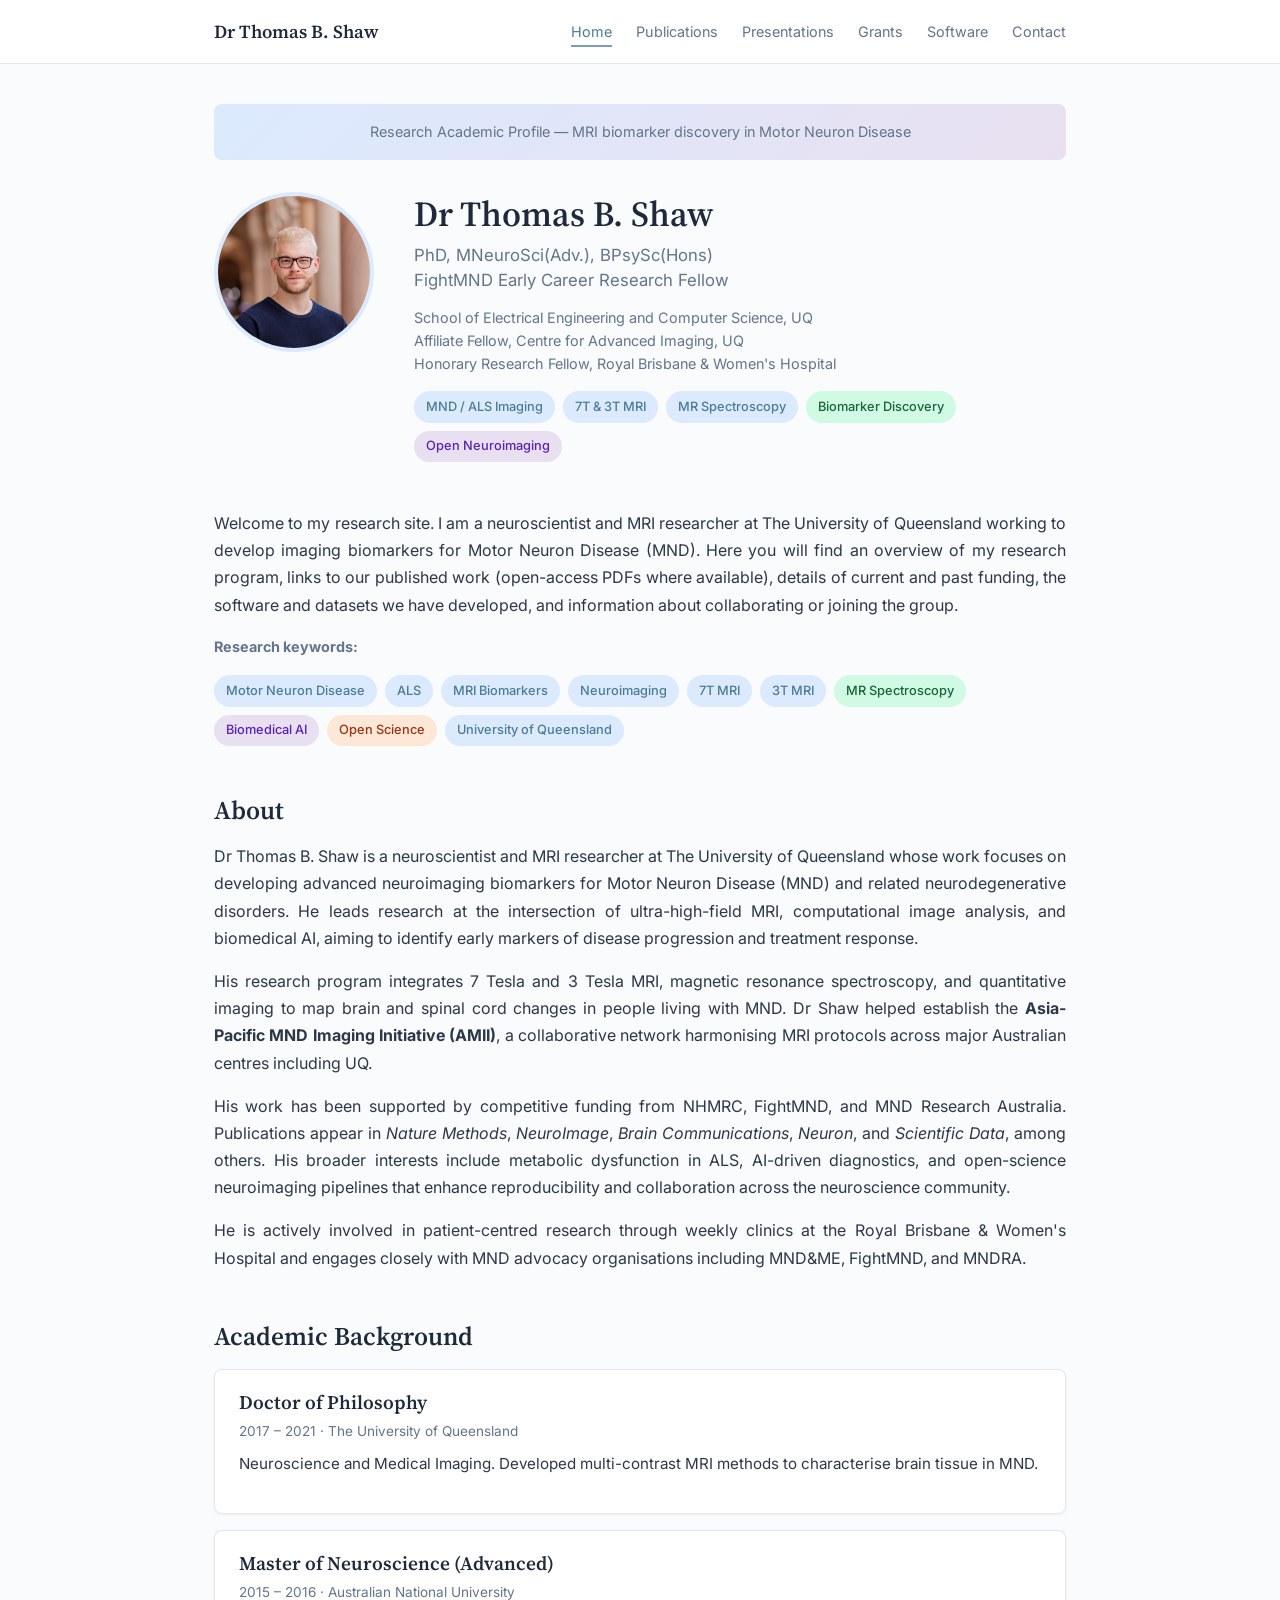
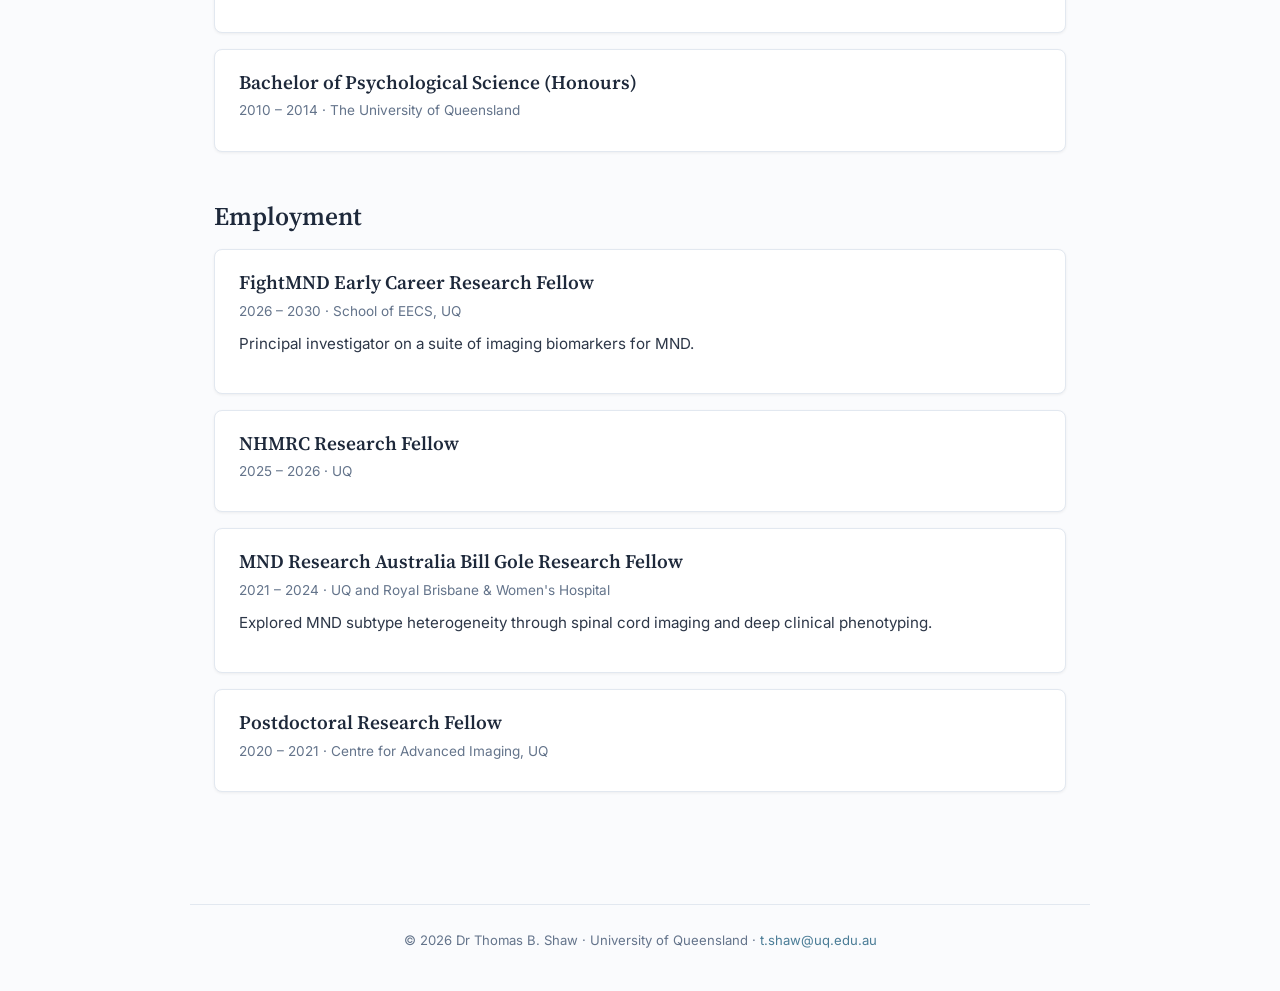
==== commit c99ae7b6: "Add Presentations & Talks page; remove research metrics from landing page" ====
--- a/index.html
+++ b/index.html
@@ -68,6 +68,7 @@
     <ul class="nav-links">
       <li><a href="index.html" class="active">Home</a></li>
       <li><a href="publications.html">Publications</a></li>
+      <li><a href="presentations.html">Presentations</a></li>
       <li><a href="grants.html">Grants</a></li>
       <li><a href="software.html">Software</a></li>
       <li><a href="contact.html">Contact</a></li>
@@ -200,31 +201,6 @@
     </div>
   </section>
 
-  <!-- Stats (bottom) -->
-  <section>
-    <h2>Research Metrics</h2>
-    <p style="font-size: 0.85rem; color: var(--color-text-light); margin-bottom: 1rem;">
-      Source: <a href="https://scholar.google.com/citations?user=mA9ItOQAAAAJ" target="_blank">Google Scholar</a>
-    </p>
-    <div class="stats">
-      <div class="stat">
-        <div class="stat-number">36</div>
-        <div class="stat-label">Publications</div>
-      </div>
-      <div class="stat">
-        <div class="stat-number">609</div>
-        <div class="stat-label">Citations</div>
-      </div>
-      <div class="stat">
-        <div class="stat-number">12</div>
-        <div class="stat-label">h-index</div>
-      </div>
-      <div class="stat">
-        <div class="stat-number">13</div>
-        <div class="stat-label">i10-index</div>
-      </div>
-    </div>
-  </section>
 
 </main>
 
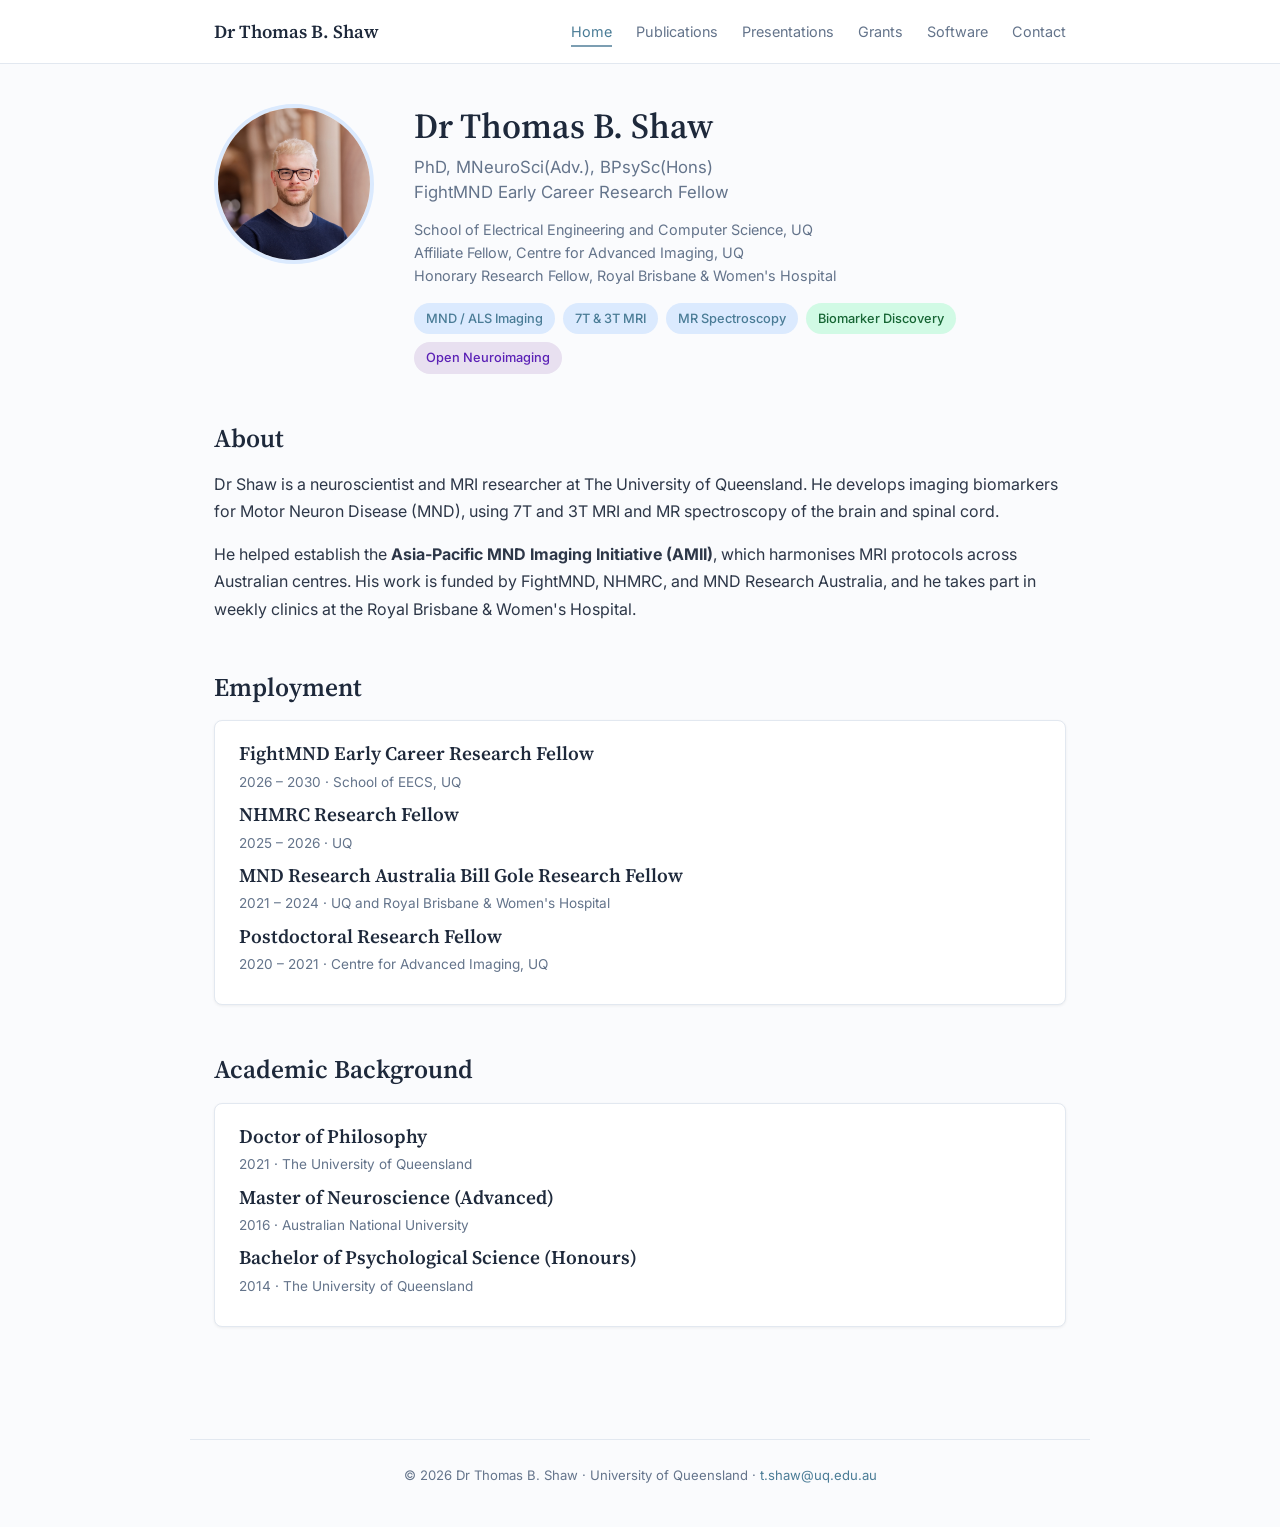
==== commit 63c78dbd: "Shorten site text, fix phone menu, brighten Glasser colours" ====
--- a/index.html
+++ b/index.html
@@ -78,11 +78,6 @@
 
 <main>
 
-  <!-- Welcome banner -->
-  <div style="background: linear-gradient(135deg, var(--color-pastel-blue) 0%, var(--color-pastel-lavender) 100%); border-radius: var(--radius); padding: 1rem 1.5rem; margin-bottom: 2rem; font-size: 0.9rem; color: var(--color-text-light); text-align: center;">
-    Research Academic Profile &mdash; MRI biomarker discovery in Motor Neuron Disease
-  </div>
-
   <!-- Hero -->
   <div class="hero">
     <img src="images/Thomas_Shaw_2025_cropped.png" alt="Dr Thomas B. Shaw" class="hero-photo">
@@ -105,77 +100,19 @@
     </div>
   </div>
 
-  <!-- Welcome text -->
-  <section>
-    <p style="text-align: justify;">
-      Welcome to my research site. I am a neuroscientist and MRI researcher at The University of Queensland
-      working to develop imaging biomarkers for Motor Neuron Disease (MND). Here you will find an overview
-      of my research program, links to our published work (open-access PDFs where available), details of
-      current and past funding, the software and datasets we have developed, and information about
-      collaborating or joining the group.
-    </p>
-    <p style="font-size: 0.9rem; color: var(--color-text-light); margin-bottom: 0.5rem;"><strong>Research keywords:</strong></p>
-    <div class="tags" aria-label="Research keywords">
-      <span class="tag">Motor Neuron Disease</span>
-      <span class="tag">ALS</span>
-      <span class="tag">MRI Biomarkers</span>
-      <span class="tag">Neuroimaging</span>
-      <span class="tag">7T MRI</span>
-      <span class="tag">3T MRI</span>
-      <span class="tag green">MR Spectroscopy</span>
-      <span class="tag lavender">Biomedical AI</span>
-      <span class="tag peach">Open Science</span>
-      <span class="tag">University of Queensland</span>
-    </div>
-  </section>
-
   <!-- About -->
   <section>
     <h2>About</h2>
-    <p style="text-align: justify;">
-      Dr Thomas B. Shaw is a neuroscientist and MRI researcher at The University of Queensland whose work
-      focuses on developing advanced neuroimaging biomarkers for Motor Neuron Disease (MND) and related
-      neurodegenerative disorders. He leads research at the intersection of ultra-high-field MRI, computational
-      image analysis, and biomedical AI, aiming to identify early markers of disease progression and treatment
-      response.
+    <p>
+      Dr Shaw is a neuroscientist and MRI researcher at The University of Queensland. He develops imaging
+      biomarkers for Motor Neuron Disease (MND), using 7T and 3T MRI and MR spectroscopy of the brain and
+      spinal cord.
     </p>
-    <p style="text-align: justify;">
-      His research program integrates 7 Tesla and 3 Tesla MRI, magnetic resonance spectroscopy, and quantitative
-      imaging to map brain and spinal cord changes in people living with MND. Dr Shaw helped establish the
-      <strong>Asia-Pacific MND Imaging Initiative (AMII)</strong>, a collaborative network harmonising MRI
-      protocols across major Australian centres including UQ.
+    <p>
+      He helped establish the <strong>Asia-Pacific MND Imaging Initiative (AMII)</strong>, which harmonises
+      MRI protocols across Australian centres. His work is funded by FightMND, NHMRC, and MND Research
+      Australia, and he takes part in weekly clinics at the Royal Brisbane &amp; Women's Hospital.
     </p>
-    <p style="text-align: justify;">
-      His work has been supported by competitive funding from NHMRC, FightMND, and MND Research Australia.
-      Publications appear in <em>Nature Methods</em>, <em>NeuroImage</em>, <em>Brain Communications</em>,
-      <em>Neuron</em>, and <em>Scientific Data</em>, among others. His broader interests include metabolic
-      dysfunction in ALS, AI-driven diagnostics, and open-science neuroimaging pipelines that enhance
-      reproducibility and collaboration across the neuroscience community.
-    </p>
-    <p style="text-align: justify;">
-      He is actively involved in patient-centred research through weekly clinics at the Royal Brisbane &amp;
-      Women's Hospital and engages closely with MND advocacy organisations including MND&amp;ME, FightMND,
-      and MNDRA.
-    </p>
-
-  </section>
-
-  <!-- Background -->
-  <section>
-    <h2>Academic Background</h2>
-    <div class="card">
-      <h3>Doctor of Philosophy</h3>
-      <p class="meta">2017 &ndash; 2021 &middot; The University of Queensland</p>
-      <p class="description">Neuroscience and Medical Imaging. Developed multi-contrast MRI methods to characterise brain tissue in MND.</p>
-    </div>
-    <div class="card">
-      <h3>Master of Neuroscience (Advanced)</h3>
-      <p class="meta">2015 &ndash; 2016 &middot; Australian National University</p>
-    </div>
-    <div class="card">
-      <h3>Bachelor of Psychological Science (Honours)</h3>
-      <p class="meta">2010 &ndash; 2014 &middot; The University of Queensland</p>
-    </div>
   </section>
 
   <!-- Employment -->
@@ -184,20 +121,25 @@
     <div class="card">
       <h3>FightMND Early Career Research Fellow</h3>
       <p class="meta">2026 &ndash; 2030 &middot; School of EECS, UQ</p>
-      <p class="description">Principal investigator on a suite of imaging biomarkers for MND.</p>
-    </div>
-    <div class="card">
       <h3>NHMRC Research Fellow</h3>
       <p class="meta">2025 &ndash; 2026 &middot; UQ</p>
-    </div>
-    <div class="card">
       <h3>MND Research Australia Bill Gole Research Fellow</h3>
       <p class="meta">2021 &ndash; 2024 &middot; UQ and Royal Brisbane &amp; Women's Hospital</p>
-      <p class="description">Explored MND subtype heterogeneity through spinal cord imaging and deep clinical phenotyping.</p>
-    </div>
-    <div class="card">
       <h3>Postdoctoral Research Fellow</h3>
       <p class="meta">2020 &ndash; 2021 &middot; Centre for Advanced Imaging, UQ</p>
+    </div>
+  </section>
+
+  <!-- Background -->
+  <section>
+    <h2>Academic Background</h2>
+    <div class="card">
+      <h3>Doctor of Philosophy</h3>
+      <p class="meta">2021 &middot; The University of Queensland</p>
+      <h3>Master of Neuroscience (Advanced)</h3>
+      <p class="meta">2016 &middot; Australian National University</p>
+      <h3>Bachelor of Psychological Science (Honours)</h3>
+      <p class="meta">2014 &middot; The University of Queensland</p>
     </div>
   </section>
 
--- a/styles.css
+++ b/styles.css
@@ -469,24 +469,40 @@
     width: 130px;
     height: 130px;
   }
-  .nav-links {
+  /* "nav .nav-links" so these beat the desktop rule above */
+  nav .nav-links {
     display: none;
     position: absolute;
     top: var(--nav-height);
     left: 0;
     right: 0;
-    background: var(--color-nav-bg);
+    background: var(--color-bg-card);
     flex-direction: column;
-    padding: 1rem 1.5rem;
+    align-items: stretch;
+    gap: 0;
+    padding: 0.25rem 1.5rem 0.75rem;
     border-bottom: 1px solid var(--color-border);
-    gap: 0.5rem;
-  }
-  .nav-links.open {
+    box-shadow: var(--shadow-md);
+  }
+  nav .nav-links.open {
     display: flex;
+  }
+  nav .nav-links a {
+    display: block;
+    padding: 0.75rem 0;
+    font-size: 1rem;
+    border-bottom: none;
+  }
+  nav .nav-links a.active {
+    font-weight: 600;
   }
   .nav-toggle {
     display: block;
   }
+  /* Hamburger becomes an X while the menu is open */
+  .nav-toggle[aria-expanded="true"] span:nth-child(1) { transform: translateY(7px) rotate(45deg); }
+  .nav-toggle[aria-expanded="true"] span:nth-child(2) { opacity: 0; }
+  .nav-toggle[aria-expanded="true"] span:nth-child(3) { transform: translateY(-7px) rotate(-45deg); }
   .grant-item {
     grid-template-columns: 1fr;
     gap: 0.5rem;
